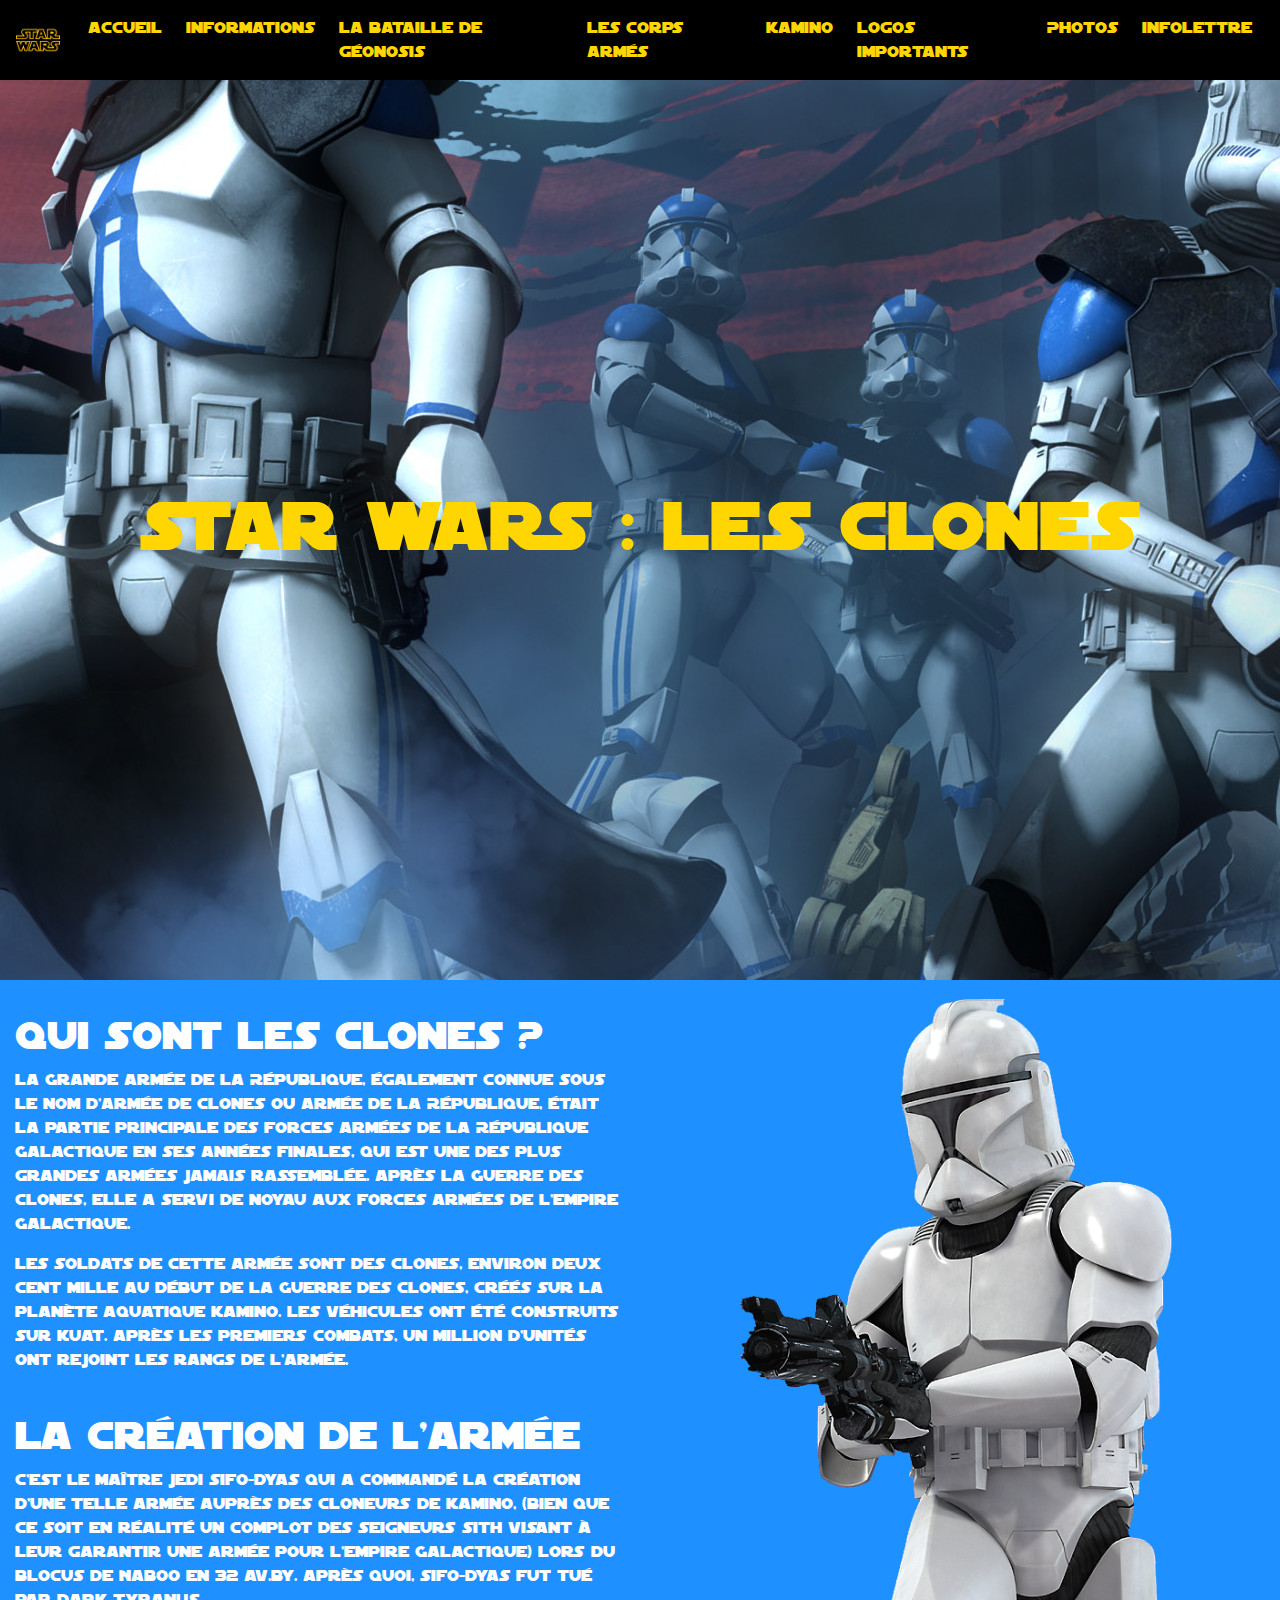
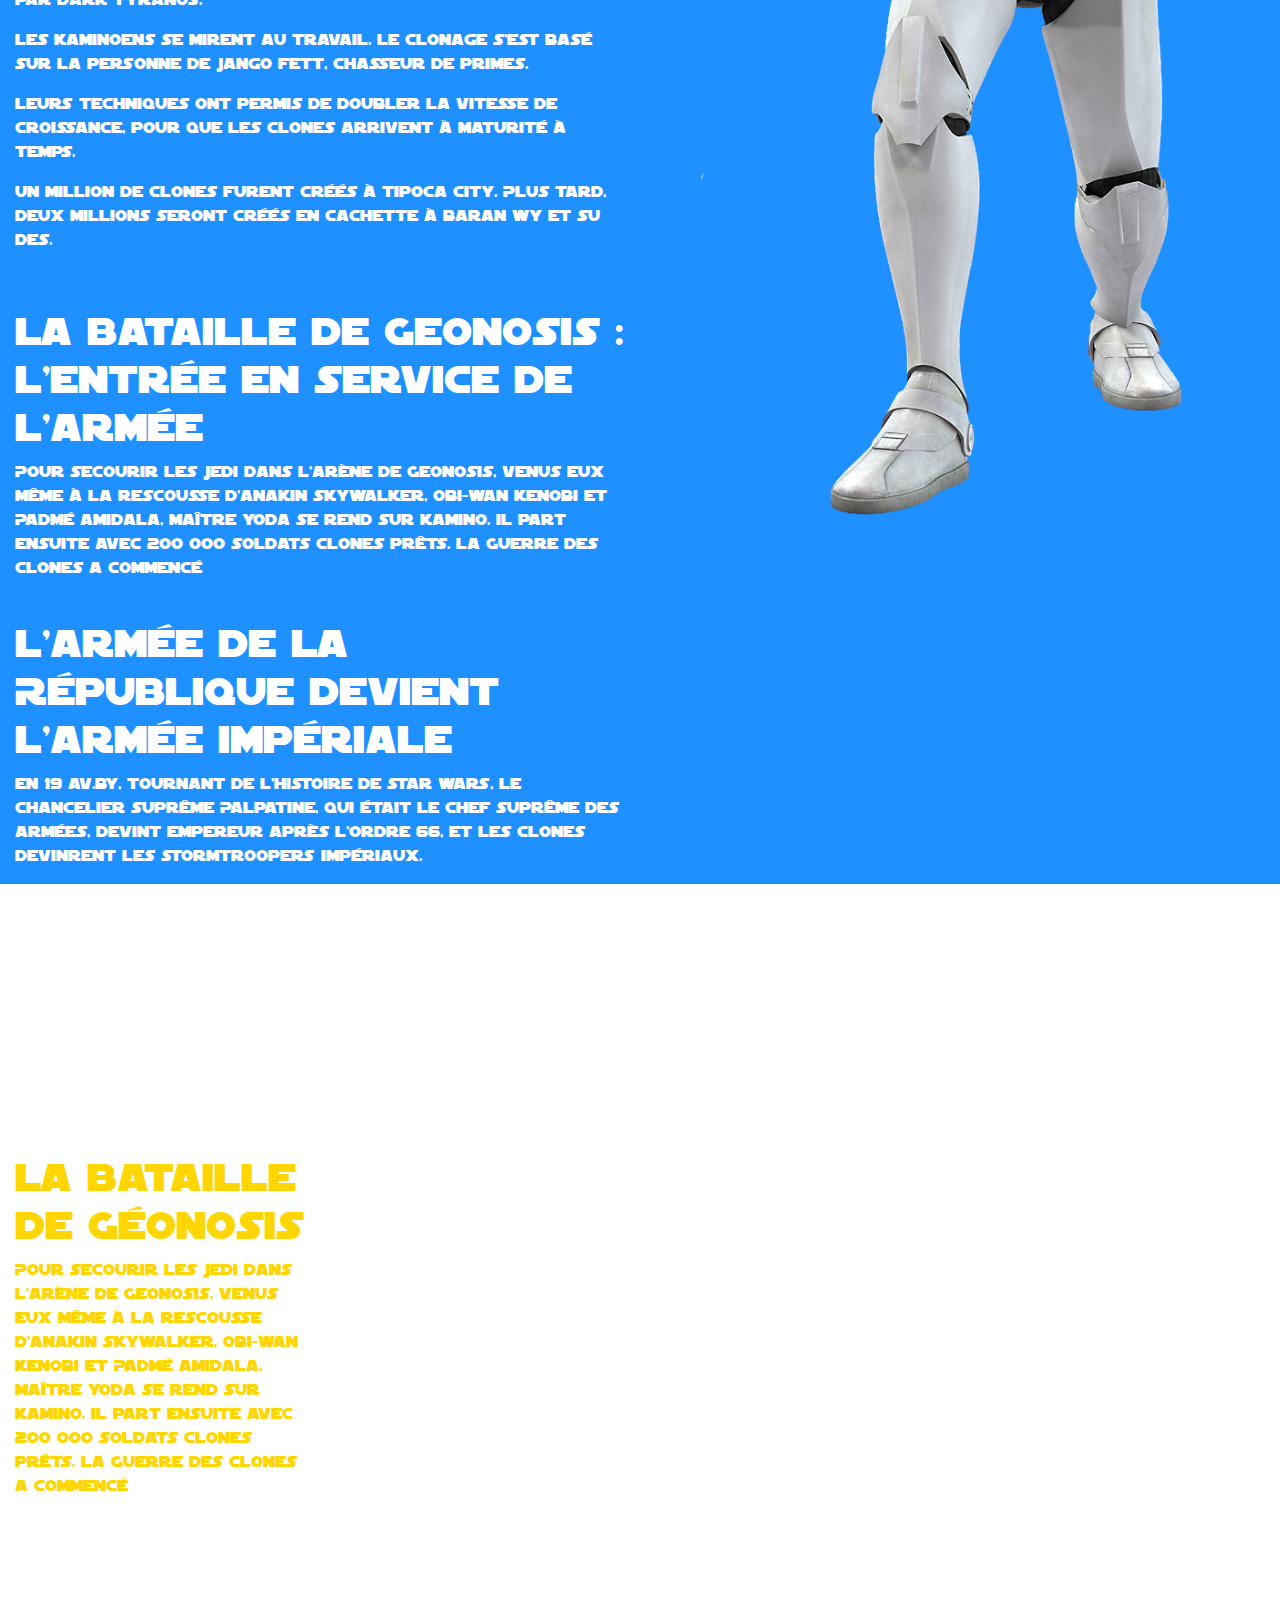
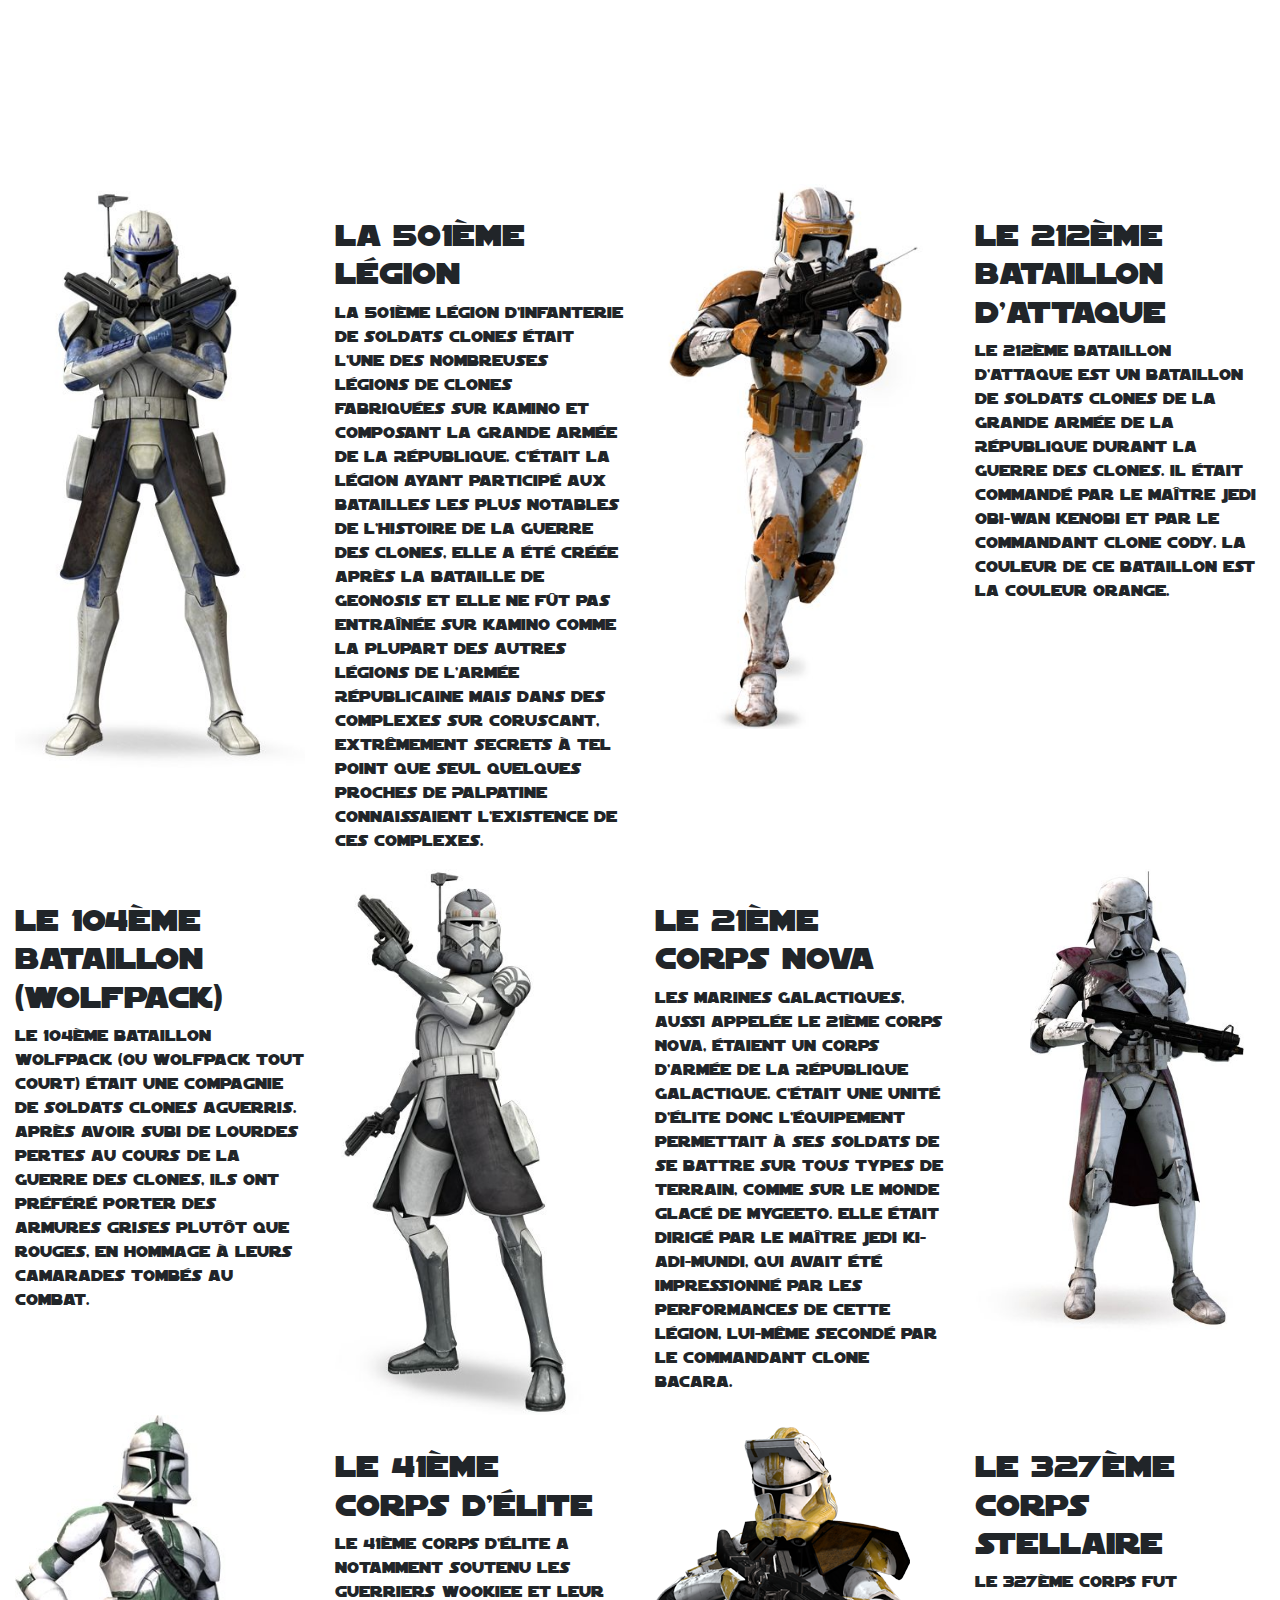
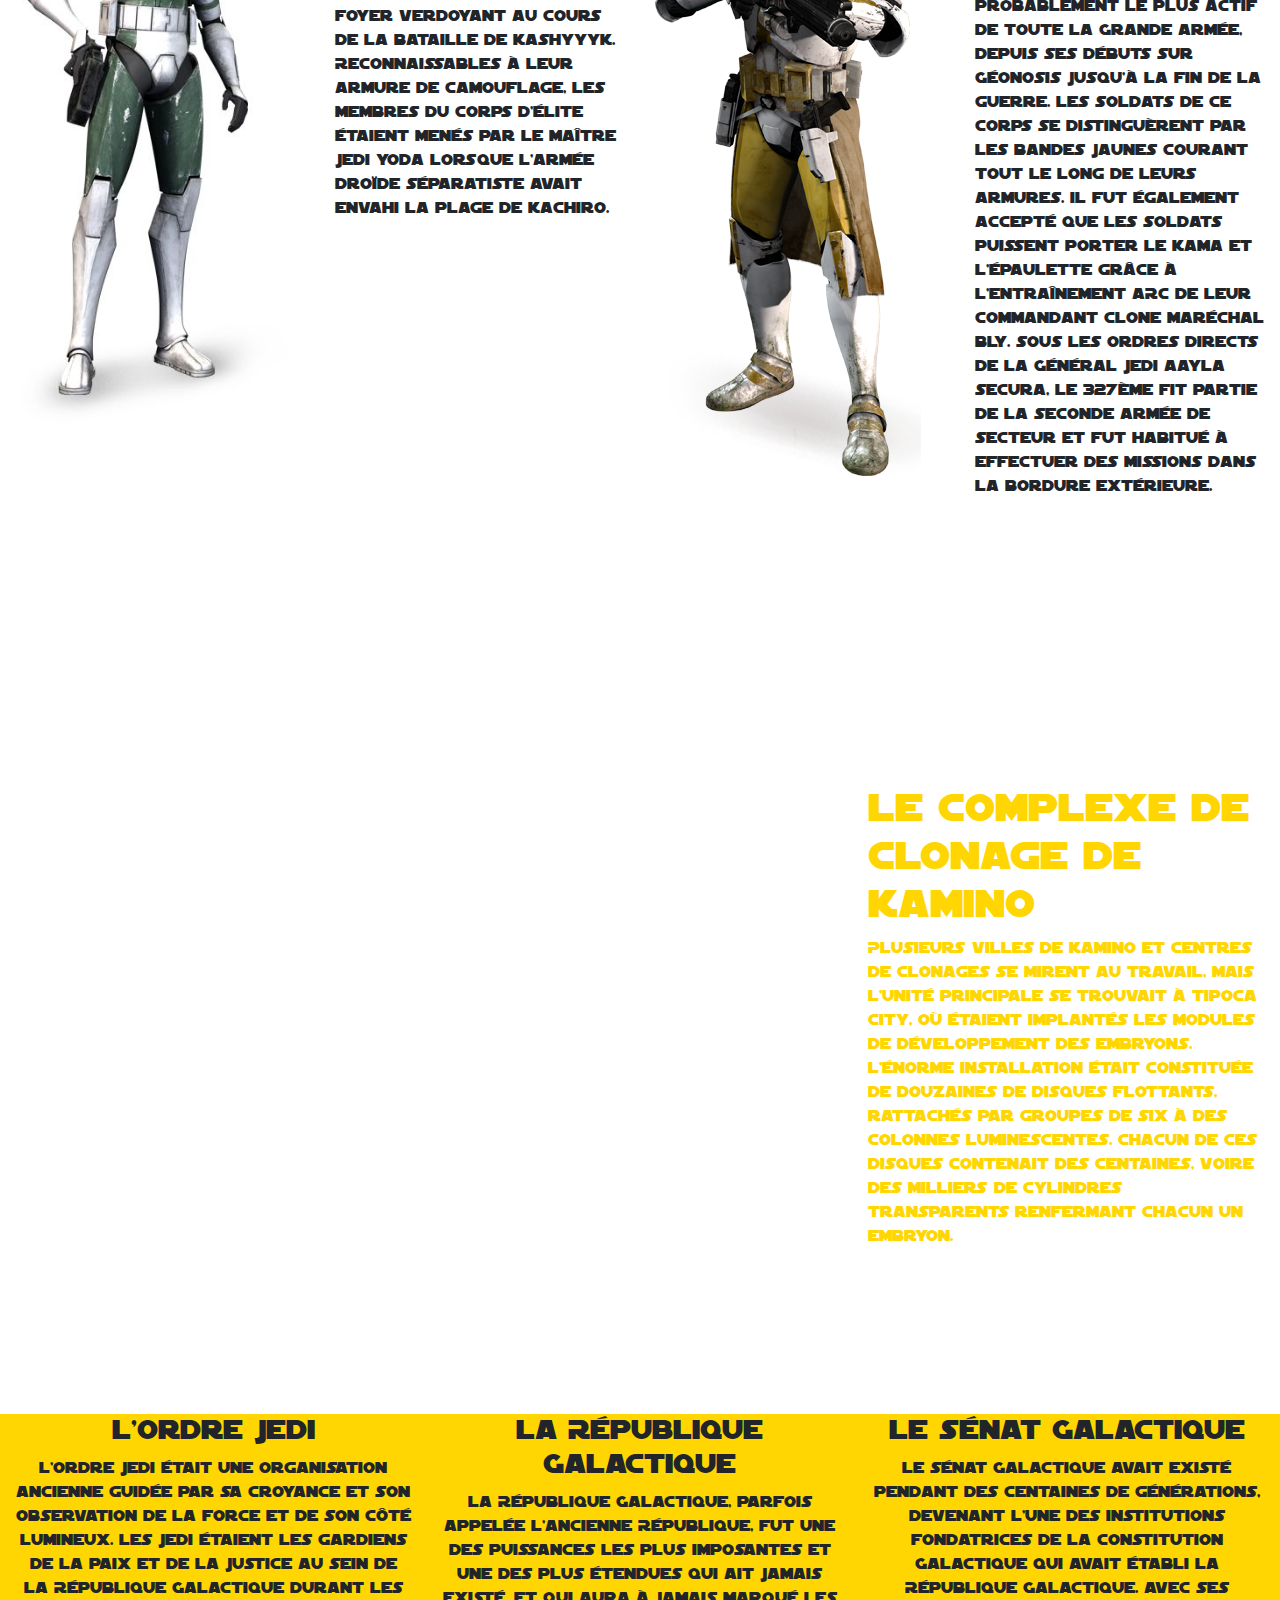
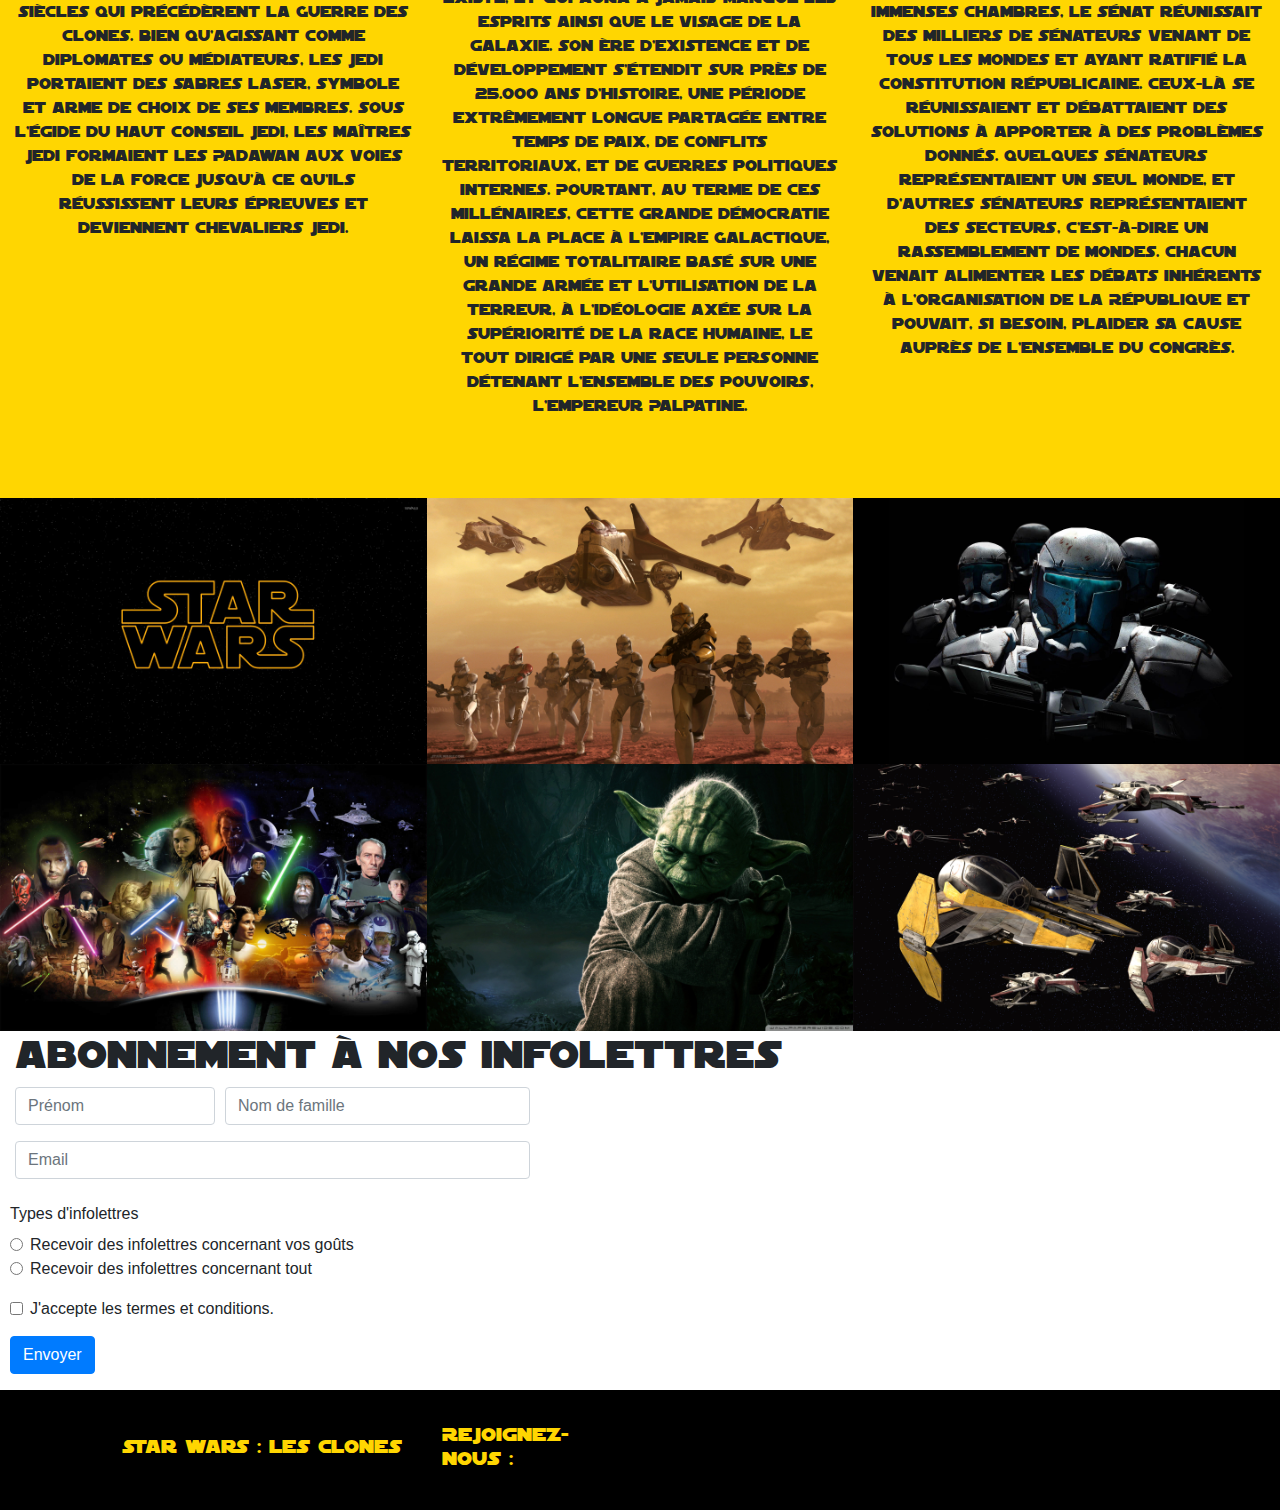
==== index.html @ 96e855f0 "Réglage d'erreur" ====
<!DOCTYPE html>
<html lang="fr-ca">
<head>
    <meta charset="UTF-8">
    <title>Les Clones de Star Wars</title>
    <link rel="stylesheet" href="css/bootstrap.css">
    <link rel="stylesheet" href="https://use.fontawesome.com/releases/v5.8.1/css/all.css" integrity="sha384-50oBUHEmvpQ+1lW4y57PTFmhCaXp0ML5d60M1M7uH2+nqUivzIebhndOJK28anvf" crossorigin="anonymous">
    <link rel="stylesheet" href="css/style.css">
    <meta name="viewport" content="width=device-width, initial-scale=1, shrink-to-fit=no">
</head>
<body>

<header>
    <nav class="navbar navbar-expand-lg navbar-light">
        <a class="navbar-brand" href="#"><img class="img-fluid" src="img/logo.png" alt="Logo de Star Wars" width="45px"></a>

        <button class="navbar-toggler" type="button" data-toggle="collapse" data-target="#navbarNav" aria-controls="navbarNav" aria-expanded="false" aria-label="Toggle navigation">
            <i class="fas fa-align-justify couleurToggler"></i>
        </button>

        <div class="collapse navbar-collapse policeStarWars" id="navbarNav">
            <ul class="navbar-nav">
                <li class="nav-item-active"><a class="nav-link" href="#zone1">Accueil<span class="sr-only"></span></a></li>
                <li><a class="nav-link" href="#zone2">Informations<span class="sr-only"></span></a></li>
                <li><a class="nav-link" href="#zone3">La bataille de géonosis<span class="sr-only"></span></a></li>
                <li><a class="nav-link" href="#zone4">Les corps armés<span class="sr-only"></span></a></li>
                <li><a class="nav-link" href="#zone5">Kamino<span class="sr-only"></span></a></li>
                <li><a class="nav-link" href="#zone6">Logos importants<span class="sr-only"></span></a></li>
                <li><a class="nav-link" href="#zone7">Photos<span class="sr-only"></span></a></li>
                <li><a class="nav-link" href="#zone8">Infolettre<span class="sr-only"></span></a></li>
            </ul>
        </div>
    </nav>
</header>

<!-- Bannière -->
<section id="zone1" class="row100">
    <div class="container-fluid bgBanniere img-fluid">
        <div class="row align-items-center text-center row100">
            <div class="col-xl-12">
                <h1 class="policeStarWars texteJaune h1Bannieres">Star Wars : Les Clones</h1>
            </div>
        </div>
    </div>
</section>

<!-- Qui sont les clones -->
<section id="zone2">
    <div class="container-fluid bgInformations policeStarWars texteBlanc">
        <div class="row">
            <div class="col-xl-6">
                <h1 class="paddingTop">Qui sont les clones ?</h1>
                <p>La Grande Armée de la République, également connue sous le nom d'armée de clones ou armée de la République, était la partie principale des forces armées de la République Galactique en ses années finales, qui est une des plus grandes armées jamais rassemblée. Après la Guerre des Clones, elle a servi de noyau aux forces armées de l'Empire Galactique.</p>
                <p>Les soldats de cette armée sont des clones, environ deux cent mille au début de la Guerre des Clones, créés sur la planète aquatique Kamino. Les véhicules ont été construits sur Kuat. Après les premiers combats, un million d'unités ont rejoint les rangs de l'armée.</p>
                <br>
                <h1>La Création de l'Armée</h1>
                <p>C'est le Maître Jedi Sifo-Dyas qui a commandé la création d'une telle armée auprès des cloneurs de Kamino, (bien que ce soit en réalité un complot des Seigneurs Sith visant à leur garantir une armée pour l'Empire Galactique) lors du blocus de Naboo en 32 av.BY. Après quoi, Sifo-Dyas fut tué par Dark Tyranus.<p>
                <p>Les Kaminoens se mirent au travail. Le clonage s'est basé sur la personne de Jango Fett, chasseur de primes.<p>
                <p>Leurs techniques ont permis de doubler la vitesse de croissance, pour que les clones arrivent à maturité à temps.<p>
                <p>Un million de clones furent créés à Tipoca City. Plus tard, deux millions seront créés en cachette à Baran Wy et Su Des.<p>
                <br>
                <h1>La Bataille de Geonosis : l'entrée en service de l'Armée</h1>
                <p>Pour secourir les Jedi dans l'Arène de Geonosis, venus eux même à la rescousse d'Anakin Skywalker, Obi-Wan Kenobi et Padmé Amidala, Maître Yoda se rend sur Kamino. Il part ensuite avec 200 000 soldats clones prêts. La Guerre des Clones a commencé</p>
                <br>
                <h1>L'Armée de la République devient l'Armée Impériale</h1>
                <p>En 19 av.BY, tournant de l'histoire de Star Wars, le Chancelier Suprême Palpatine, qui était le chef suprême des Armées, devint Empereur après l'Ordre 66, et les clones devinrent les Stormtroopers Impériaux.</p>
            </div>
            <div class="col-xl-6">
                <img class="img-fluid" src="img/SoldatClone.png" alt="Soldat Clone">
            </div>
        </div>
    </div>
</section>

<!-- Parallaxe 1-->
<section id="zone3" class="row100">
    <div class="container-fluid parallax policeStarWars texteJaune">
        <div class="row row30"></div>
        <div class="row row70">
            <div class="col-xl-3 text-left">
                <h1>La Bataille de Géonosis</h1>
                <p>Pour secourir les Jedi dans l'Arène de Geonosis, venus eux même à la rescousse d'Anakin Skywalker, Obi-Wan Kenobi et Padmé Amidala, Maître Yoda se rend sur Kamino. Il part ensuite avec 200 000 soldats clones prêts. La Guerre des Clones a commencé</p>
            </div>
        </div>
    </div>
</section>

<!-- Informations -->
<section id="zone4">
    <div class="container-fluid policeStarWars">
        <div class="row text-left">
            <div class="col-xl-3 col-6">
                <img class="img-fluid" src="img/Rex.jpg" alt="La 501ème légion">
            </div>
            <div class="col-xl-3 col-6 paddingTop">
                <h2>La 501ème Légion</h2>
                <p>La 501ème Légion d'infanterie de soldats clones était l'une des nombreuses légions de clones fabriquées sur Kamino et composant la Grande Armée de la République. C'était la légion ayant participé aux batailles les plus notables de l'histoire de la Guerre des Clones, elle a été créée après la bataille de Geonosis et elle ne fût pas entraînée sur Kamino comme la plupart des autres légions de l'armée Républicaine mais dans des complexes sur Coruscant, extrêmement secrets à tel point que seul quelques proches de Palpatine connaissaient l'existence de ces complexes.</p>
            </div>
            <div class="col-xl-3 col-6">
                <img class="img-fluid" src="img/212th(1).jpg" alt="Le 212ème bataillon d'attaque">
            </div>
            <div class="col-xl-3 col-6 paddingTop">
                <h2>Le 212ème bataillon d'attaque</h2>
                <p>Le 212ème Bataillon d'attaque est un bataillon de soldats clones de la Grande Armée de la République durant la Guerre des Clones. Il était commandé par le Maître Jedi Obi-Wan Kenobi et par le commandant clone Cody. La couleur de ce bataillon est la couleur orange.</p>
            </div>
        </div>
        <div class="row text-left">
            <div class="col-xl-3 col-6 paddingTop">
                <h2>Le 104ème bataillon (Wolfpack)</h2>
                <p>Le 104ème Bataillon Wolfpack (ou Wolfpack tout court) était une compagnie de soldats clones aguerris. Après avoir subi de lourdes pertes au cours de la Guerre des Clones, ils ont préféré porter des armures grises plutôt que rouges, en hommage à leurs camarades tombés au combat.</p>
            </div>
            <div class="col-xl-3 col-6">
                <img class="img-fluid" src="img/wolfpack.jpg" alt="Le Wolfpack" width="250px">
            </div>
            <div class="col-xl-3 col-6 paddingTop">
                <h2>Le 21ème corps nova</h2>
                <p class="policeStarWars">Les Marines Galactiques, aussi appelée le 21ème Corps Nova, étaient un corps d'armée de la République Galactique. C'était une unité d'élite donc l'équipement permettait à ses soldats de se battre sur tous types de terrain, comme sur le monde glacé de Mygeeto. Elle était dirigé par le Maître Jedi Ki-Adi-Mundi, qui avait été impressionné par les performances de cette légion, lui-même secondé par le commandant clone Bacara.</p>
            </div>
            <div class="col-xl-3 col-6">
                <img class="img-fluid" src="img/GalacticMarine.jpg" alt="La marine galactique">
            </div>
        </div>
        <div class="row text-left">
            <div class="col-xl-3 col-6">
                <img class="img-fluid" src="img/41st.jpg" alt="Le 41ème corps d'élite">
            </div>
            <div class="col-xl-3 col-6 paddingTop">
                <h2>Le 41ème corps d'élite</h2>
                <p>Le 41ème Corps d'élite a notamment soutenu les guerriers Wookiee et leur foyer verdoyant au cours de la bataille de Kashyyyk. Reconnaissables à leur armure de camouflage, les membres du Corps d'élite étaient menés par le Maître Jedi Yoda lorsque l'armée droïde séparatiste avait envahi la plage de Kachiro.</p>
            </div>
            <div class="col-xl-3 col-6">
                <img class="img-fluid" src="img/Bly.png" alt="Le 327ème corps stellaire">
            </div>
            <div class="col-xl-3 col-6 paddingTop">
                <h2>Le 327ème corps stellaire</h2>
                <p>Le 327ème corps fut probablement le plus actif de toute la Grande Armée, depuis ses débuts sur Géonosis jusqu'à la fin de la guerre. Les soldats de ce corps se distinguèrent par les bandes jaunes courant tout le long de leurs armures. Il fut également accepté que les soldats puissent porter le kama et l’épaulette grâce à l’entraînement ARC de leur Commandant clone Maréchal Bly. Sous les ordres directs de la Général Jedi Aayla Secura, le 327ème fit partie de la Seconde Armée de secteur et fut habitué à effectuer des missions dans la Bordure Extérieure. </p>
            </div>
        </div>
    </div>
</section>

<!-- Parallaxe 2 -->
<section id="zone5" class="row100">
    <div class="container-fluid parallax2 policeStarWars texteJaune">
        <div class="row row30"></div>
        <div class="row row70">
            <div class="offset-xl-8 col-xl-4 offset-col-3 col-3text-left">
                <h1>Le complexe de clonage de Kamino</h1>
                <p>Plusieurs villes de Kamino et centres de clonages se mirent au travail, mais l'unité principale se trouvait à Tipoca City, où étaient implantés les modules de développement des embryons. L'énorme installation était constituée de douzaines de disques flottants, rattachés par groupes de six à des colonnes luminescentes. Chacun de ces disques contenait des centaines, voire des milliers de cylindres transparents renfermant chacun un embryon.</p>
            </div>
        </div>
    </div>
</section>

<!-- Section Font Awesome -->
<section id="zone6">
    <div class="container-fluid bgJaune">
        <div class="row align-items-top text-center policeStarWars paddingTo paddingBottom">
            <div class="col-xl-4 paddingBottom">
                <h3>L'ordre Jedi</h3>
                <i class="fab fa-jedi-order fa-4x"></i>
                <p>L'Ordre Jedi était une organisation ancienne guidée par sa croyance et son observation de la Force et de son Côté Lumineux. Les Jedi étaient les gardiens de la paix et de la justice au sein de la République Galactique durant les siècles qui précédèrent la Guerre des Clones. Bien qu'agissant comme diplomates ou médiateurs, les Jedi portaient des sabres laser, symbole et arme de choix de ses membres. Sous l'égide du Haut Conseil Jedi, les Maîtres Jedi formaient les Padawan aux voies de la Force jusqu'à ce qu'ils réussissent leurs épreuves et deviennent Chevaliers Jedi.</p>
            </div>
            <div class="col-xl-4 paddingBottom">
                <h3>La République Galactique</h3>
                <i class="fab fa-galactic-republic fa-4x"></i>
                <p>La République Galactique, parfois appelée l'Ancienne République, fut une des puissances les plus imposantes et une des plus étendues qui ait jamais existé, et qui aura à jamais marqué les esprits ainsi que le visage de la galaxie. Son ère d'existence et de développement s'étendit sur près de 25.000 ans d’histoire, une période extrêmement longue partagée entre temps de paix, de conflits territoriaux, et de guerres politiques internes. Pourtant, au terme de ces millénaires, cette grande démocratie laissa la place à l'Empire Galactique, un régime totalitaire basé sur une grande armée et l'utilisation de la terreur, à l'idéologie axée sur la supériorité de la race humaine, le tout dirigé par une seule personne détenant l'ensemble des pouvoirs, l'Empereur Palpatine.</p>
            </div>
            <div class="col-xl-4 paddingBottom">
                <h3>Le Sénat Galactique</h3>
                <i class="fab fa-galactic-senate fa-4x"></i>
                <p>Le Sénat Galactique avait existé pendant des centaines de générations, devenant l'une des institutions fondatrices de la Constitution Galactique qui avait établi la République Galactique. Avec ses immenses chambres, le Sénat réunissait des milliers de sénateurs venant de tous les mondes et ayant ratifié la constitution républicaine. Ceux-là se réunissaient et débattaient des solutions à apporter à des problèmes donnés. Quelques sénateurs représentaient un seul monde, et d'autres sénateurs représentaient des secteurs, c'est-à-dire un rassemblement de mondes. Chacun venait alimenter les débats inhérents à l'organisation de la République et pouvait, si besoin, plaider sa cause auprès de l'ensemble du congrès. </p>
            </div>
        </div>
    </div>
</section>

<!-- Portfolio -->
<section id="zone7">
    <div class="container-fluid zero">
        <div class="row no-gutters">
            <div class="col-xl-4">
                <img class="img-fluid" src="img/StarWars.jpg" al="Logo de Star Wars">
            </div>
            <div class="col-xl-4">
                <img class="img-fluid" src="img/Republic_Assault.png" al="La bataille de Géonosis">
            </div>
            <div class="col-xl-4">
                <img class="img-fluid" src="img/CloneCommando.jpg" al="Clone commando">
            </div>
        </div>
        <div class="row no-gutters">
            <div class="col-xl-4">
                <img class="img-fluid" src="img/Movies.jpg" al="Des personnages de Star Wars">
            </div>
            <div class="col-xl-4">
                <img class="img-fluid" src="img/Yoda.jpg" al="Maître Yoda">
            </div>
            <div class="col-xl-4">
                <img class="img-fluid" src="img/espace.jpg" al="Combat spatial">
            </div>
        </div>
    </div>
</section>

<!--Formulaire -->
<section id="zone8">
    <div class="container-fluid">
        <div class="row">
            <div class="col-xl-12 policeStarWars">
                <h1>Abonnement à nos infolettres</h1>
            </div>
        </div>
        <form action="FormulaireEnvoye.html">
            <div class="form-row">
                <div class="form-group col-xl-2">
                    <input type="text" class="form-control" placeholder="Prénom">
                </div>
                <div class="form-group col-xl-3">
                    <input type="text" class="form-control" placeholder="Nom de famille">
                </div>
            </div>
            <div class="form-row">
                <div class="form-group col-xl-5">
                    <input type="email" class="form-control" placeholder="Email">
                </div>
            </div>
            <div class="form-row">
                <div class="form-group">
                    <legend class="col-form-label">Types d'infolettres</legend>
                    <div class="form-check">
                        <input type="radio" class="form-check-input" id="train">
                        <label class="form-check-label" for="train">Recevoir des infolettres concernant vos goûts</label>
                    </div>
                    <div class="form-check">
                        <input type="radio" class="form-check-input" id="avion">
                        <label class="form-check-label" for="avion">Recevoir des infolettres concernant tout</label>
                    </div>
                </div>
            </div>
            <div class="form-row">
                <div class="form-check">
                    <input class="form-check-input" type="checkbox" id="checkbox">
                    <label class="form-check-label" for="checkbox">J'accepte les termes et conditions.</label>
                </div>
            </div>
            <div class="form-row paddingBouton">
                <div class="form-group">
                    <button type="submit" class="btn btn-primary">Envoyer</button>
                </div>
            </div>
        </form>
    </div>
</section>

<footer>
    <div class="container-fluid bgNoir policeStarWars texteJaune">
        <div class="row paddingTop paddingBottom align-items-center">
            <div class="col-xl-1 col-2">
                <i class="fab fa-galactic-republic fa-2x"></i>
            </div>
            <div class="col-xl-3 col-9 text-left">
                <h5>Star Wars : Les Clones</h5>
            </div>
            <div class="col-xl-2 col-7">
                <h5>Rejoignez-nous :</h5>
            </div>
            <div class="col-xl-1 col-1">
                <i class="fab fa-facebook-square fa-2x"></i>
            </div>
            <div class="col-xl-1 col-1">
                <i class="fab fa-twitter fa-2x"></i>
            </div>
            <div class="col-xl-1 col-1">
                <i class="fab fa-instagram fa-2x"></i>
            </div>
        </div>
    </div>
</footer>
<script src="js/jquery-3.3.1.min.js"></script>
<script src="js/bootstrap.js"></script>
</body>
</html>
---- css/style.css ----
html, body
{
    margin: 0;
    height: 100%;
}

.zero
{
    margin: 0;
    padding: 0;
}

.row100
{
    height: 100%;
}

.row80
{
    height: 80%;
}

.row70
{
    height: 70%;
}

.row50
{
    height: 50%;
}

.row30
{
    height: 30%;
}

.row20
{
    height: 20%;
}

.paddingTop
{
    padding-top: 32px;
}

.paddingBottom
{
    padding-bottom: 32px;
}

.paddingBouton
{
    padding-top: 15px;
}

.h1Bannieres
{
    font-size: 72px;
}

.bgBanniere
{
    background-image: url("../img/Clones.jpg");
    height: 100%;
    background-position: center;
    background-repeat: no-repeat;
}

.bgInformations
{
    background-color: dodgerblue;
}

.bgJaune
{
    background-color: #ffd601;
}

.bgNoir
{
    background-color: black;
    height: 100%;
}

.borderJaune
{
    border-right-color: #ffd601;
    border-right-width: 10px;
}

.policeStarWars
{
    font-family: StarWarsFont;

}

.texteJaune
{
    color: #ffd601;
}

.texteBlanc
{
    color: white;
}

@font-face {
    font-family: StarWarsFont;
    src: url("../fonts/SF Distant Galaxy.ttf");
}
/* Parallaxes */
.parallax
{
    background-image: url("../img/Republic_Assault.png");

    height: 100%;

    background-attachment: fixed;
    background-position: center;
    background-repeat: no-repeat;
    background-size: cover;
}

.parallax2
{
    background-image: url("../img/Kamino.jpg");

    height: 100%;

    background-attachment: fixed;
    background-position: center;
    background-repeat: no-repeat;
    background-size: cover;
}

/* Media Queries */
@media only screen and (max-width: 480px) {
    .bgBanniere
    {
        background-image: url("../img/CloneWarsCell.jpg");
    }
}

/* Navbar */
.navbar {
    background-color: #000000;
}
.navbar .navbar-brand {
    color: #ffd601;
}
.navbar .navbar-brand:hover,
.navbar .navbar-brand:focus {
    color: #ffffff;
}
.navbar .navbar-text {
    color: #ffd601;
}
.navbar .navbar-text a {
    color: #ffffff;
}
.navbar .navbar-text a:hover,
.navbar .navbar-text a:focus {
    color: #ffffff;
}
.navbar .navbar-nav .nav-link {
    color: #ffd601;
    border-radius: .25rem;
    margin: 0 0.25em;
}
.navbar .navbar-nav .nav-link:not(.disabled):hover,
.navbar .navbar-nav .nav-link:not(.disabled):focus {
    color: #ffffff;
}
.navbar .navbar-nav .nav-item.active .nav-link,
.navbar .navbar-nav .nav-item.active .nav-link:hover,
.navbar .navbar-nav .nav-item.active .nav-link:focus,
.navbar .navbar-nav .nav-item.show .nav-link,
.navbar .navbar-nav .nav-item.show .nav-link:hover,
.navbar .navbar-nav .nav-item.show .nav-link:focus {
    color: #ffffff;
    background-color: #ffd601;
}
.navbar .navbar-toggle {
    border-color: #ffd601;
}
.navbar .navbar-toggle:hover,
.navbar .navbar-toggle:focus {
    background-color: #ffd601;
}
.navbar .navbar-toggle .navbar-toggler-icon {
    color: #ffd601;
}
.navbar .navbar-collapse,
.navbar .navbar-form {
    border-color: #ffd601;
}
.navbar .navbar-link {
    color: #ffd601;
}
.navbar .navbar-link:hover {
    color: #ffffff;
}

@media (max-width: 575px) {
    .navbar-expand-sm .navbar-nav .show .dropdown-menu .dropdown-item {
        color: #ffd601;
    }
    .navbar-expand-sm .navbar-nav .show .dropdown-menu .dropdown-item:hover,
    .navbar-expand-sm .navbar-nav .show .dropdown-menu .dropdown-item:focus {
        color: #ffffff;
    }
    .navbar-expand-sm .navbar-nav .show .dropdown-menu .dropdown-item.active {
        color: #ffffff;
        background-color: #ffd601;
    }
}

@media (max-width: 767px) {
    .navbar-expand-md .navbar-nav .show .dropdown-menu .dropdown-item {
        color: #ffd601;
    }
    .navbar-expand-md .navbar-nav .show .dropdown-menu .dropdown-item:hover,
    .navbar-expand-md .navbar-nav .show .dropdown-menu .dropdown-item:focus {
        color: #ffffff;
    }
    .navbar-expand-md .navbar-nav .show .dropdown-menu .dropdown-item.active {
        color: #ffffff;
        background-color: #ffd601;
    }
}

@media (max-width: 991px) {
    .navbar-expand-lg .navbar-nav .show .dropdown-menu .dropdown-item {
        color: #ffd601;
    }
    .navbar-expand-lg .navbar-nav .show .dropdown-menu .dropdown-item:hover,
    .navbar-expand-lg .navbar-nav .show .dropdown-menu .dropdown-item:focus {
        color: #ffffff;
    }
    .navbar-expand-lg .navbar-nav .show .dropdown-menu .dropdown-item.active {
        color: #ffffff;
        background-color: #ffd601;
    }
}

@media (max-width: 1199px) {
    .navbar-expand-xl .navbar-nav .show .dropdown-menu .dropdown-item {
        color: #ffd601;
    }
    .navbar-expand-xl .navbar-nav .show .dropdown-menu .dropdown-item:hover,
    .navbar-expand-xl .navbar-nav .show .dropdown-menu .dropdown-item:focus {
        color: #ffffff;
    }
    .navbar-expand-xl .navbar-nav .show .dropdown-menu .dropdown-item.active {
        color: #ffffff;
        background-color: #ffd601;
    }
}

.navbar-expand .navbar-nav .show .dropdown-menu .dropdown-item {
    color: #ffd601;
}
.navbar-expand .navbar-nav .show .dropdown-menu .dropdown-item:hover,
.navbar-expand .navbar-nav .show .dropdown-menu .dropdown-item:focus {
    color: #ffffff;
}
.navbar-expand .navbar-nav .show .dropdown-menu .dropdown-item.active {
    color: #ffffff;
    background-color: #ffd601;
}

.couleurToggler
{
    color: #ffd601;
}
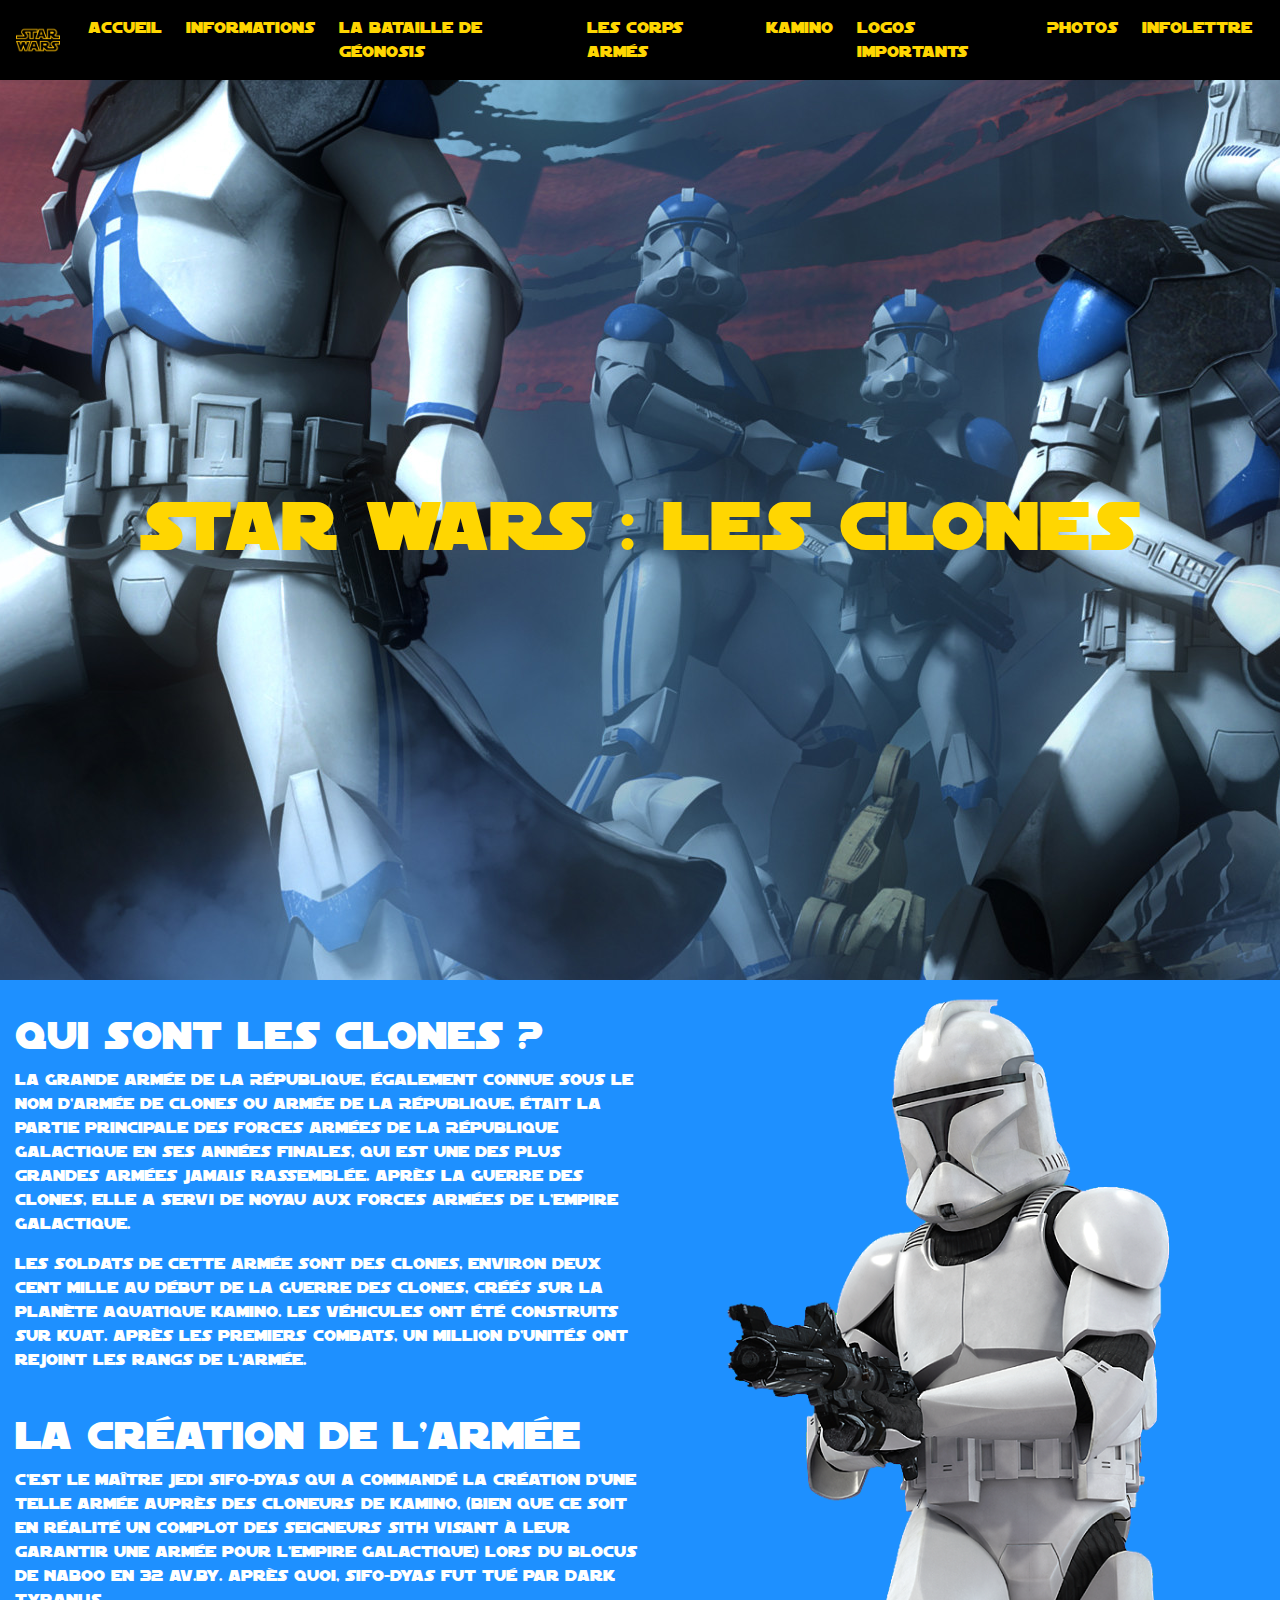
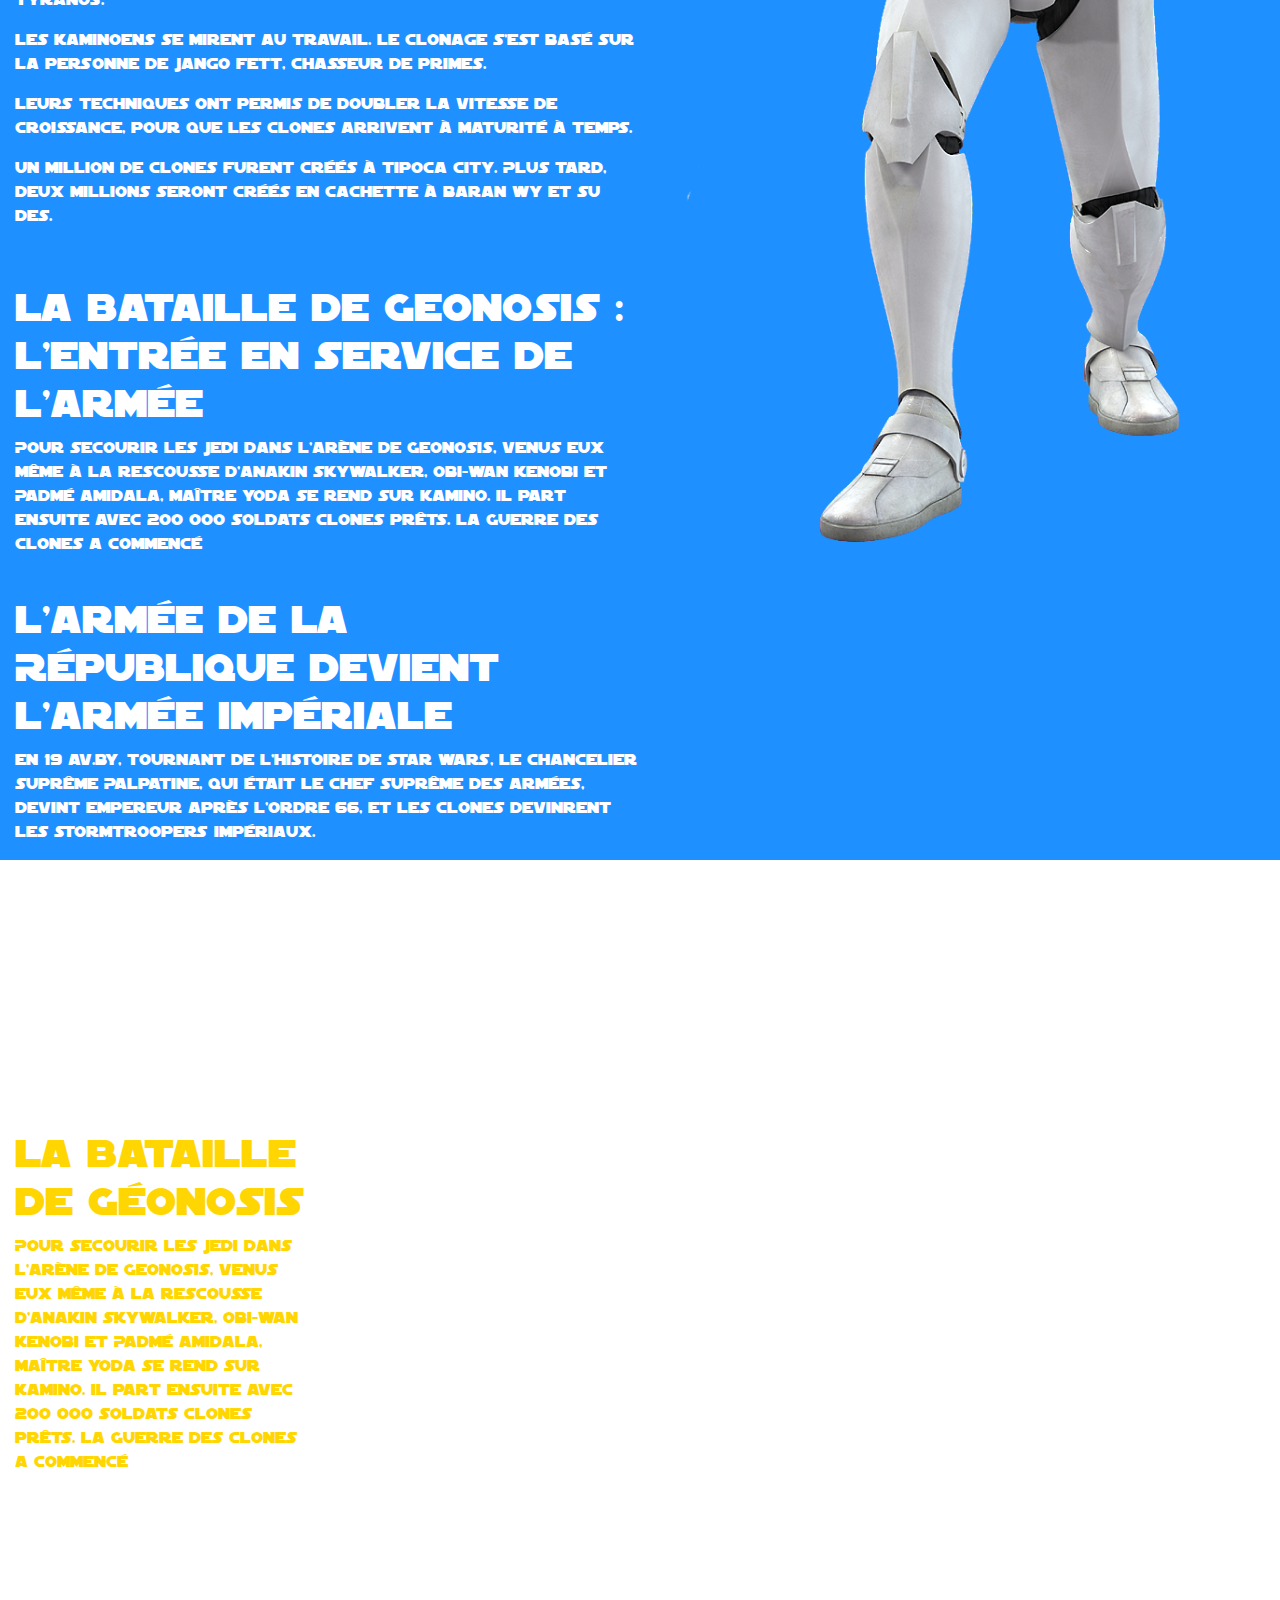
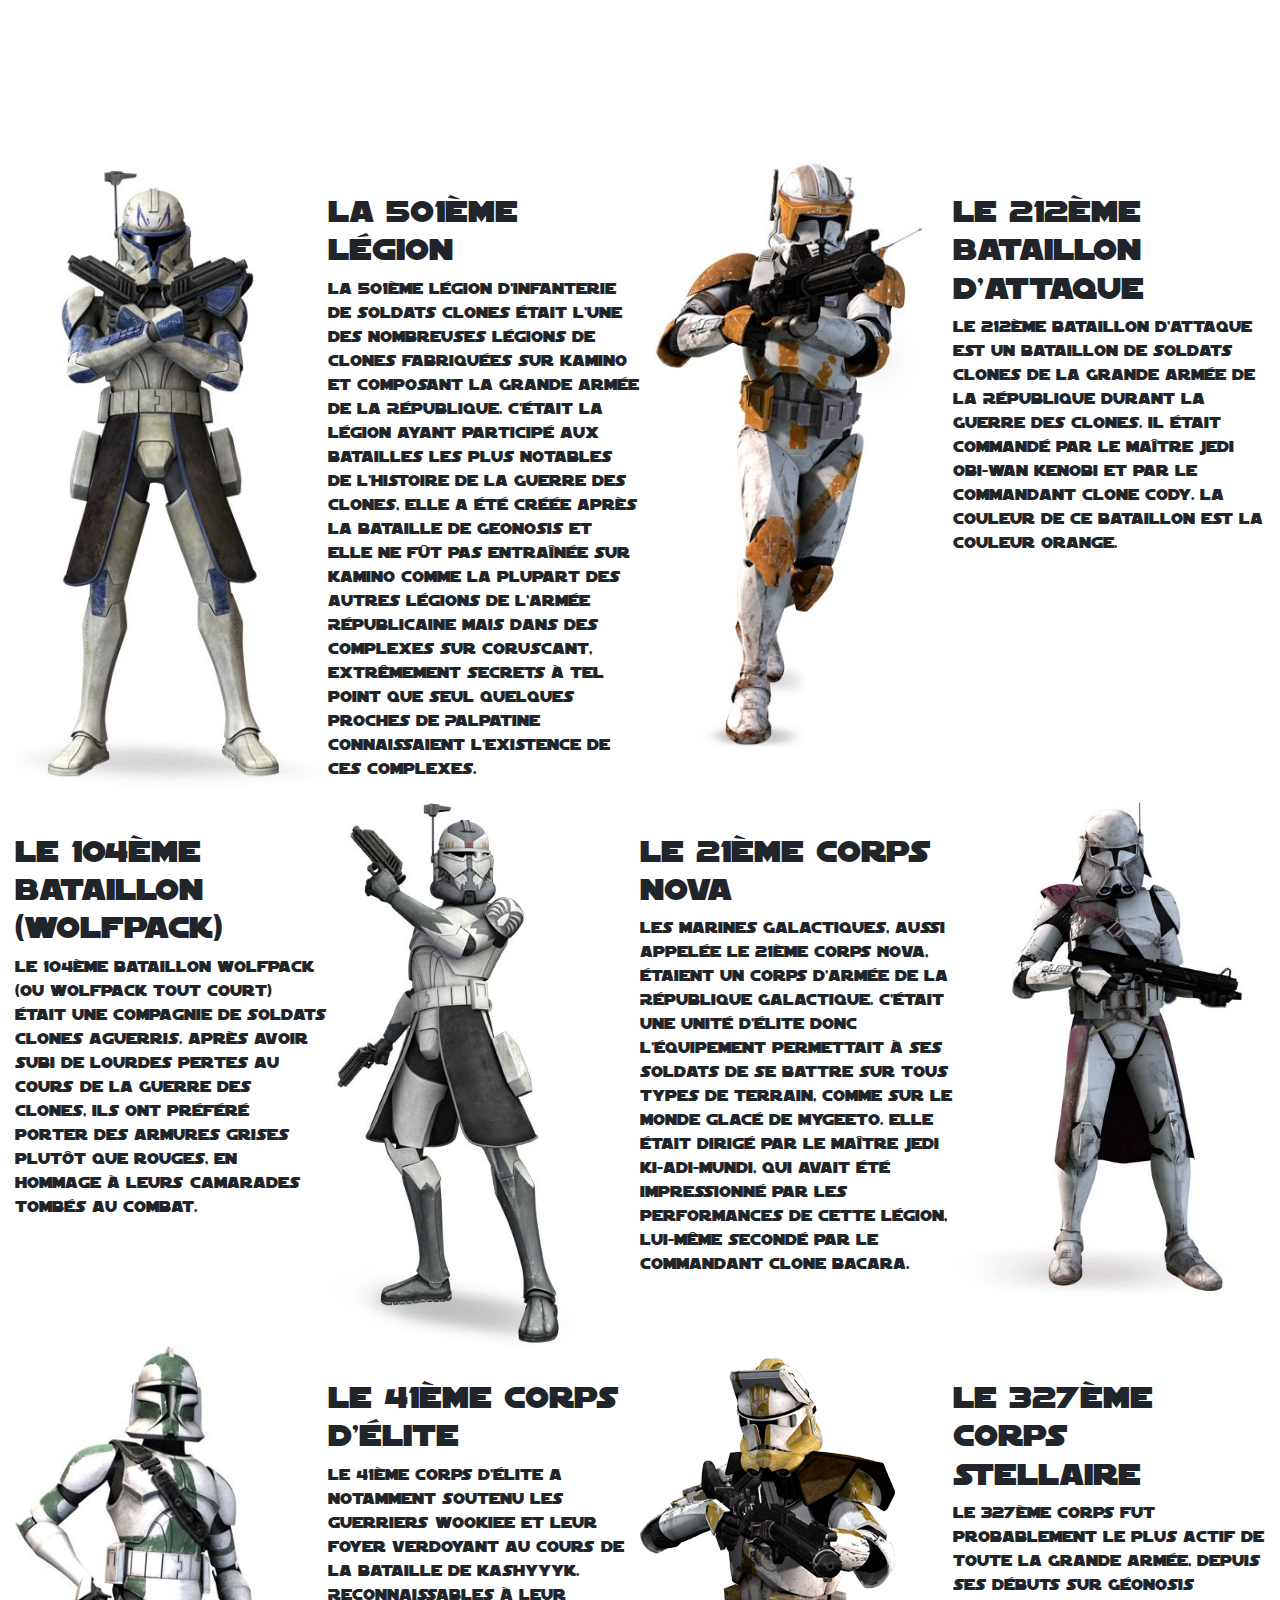
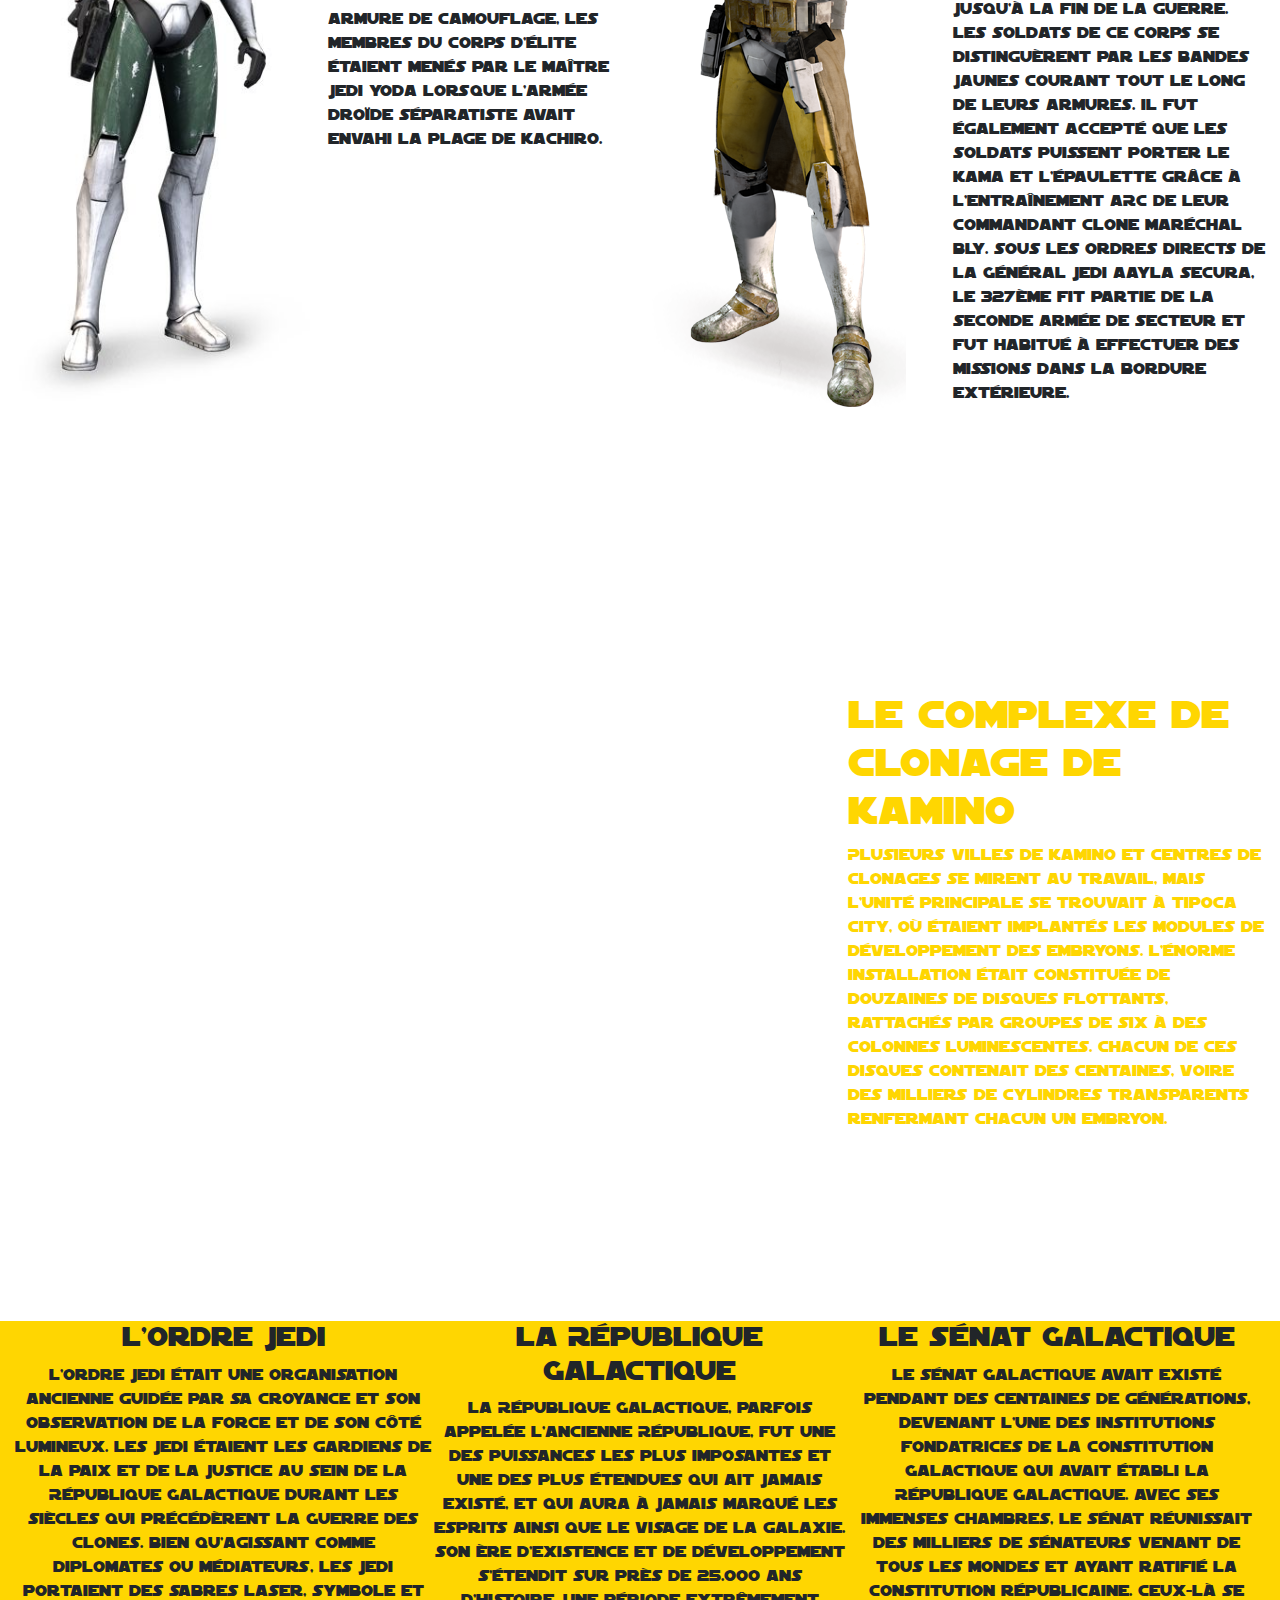
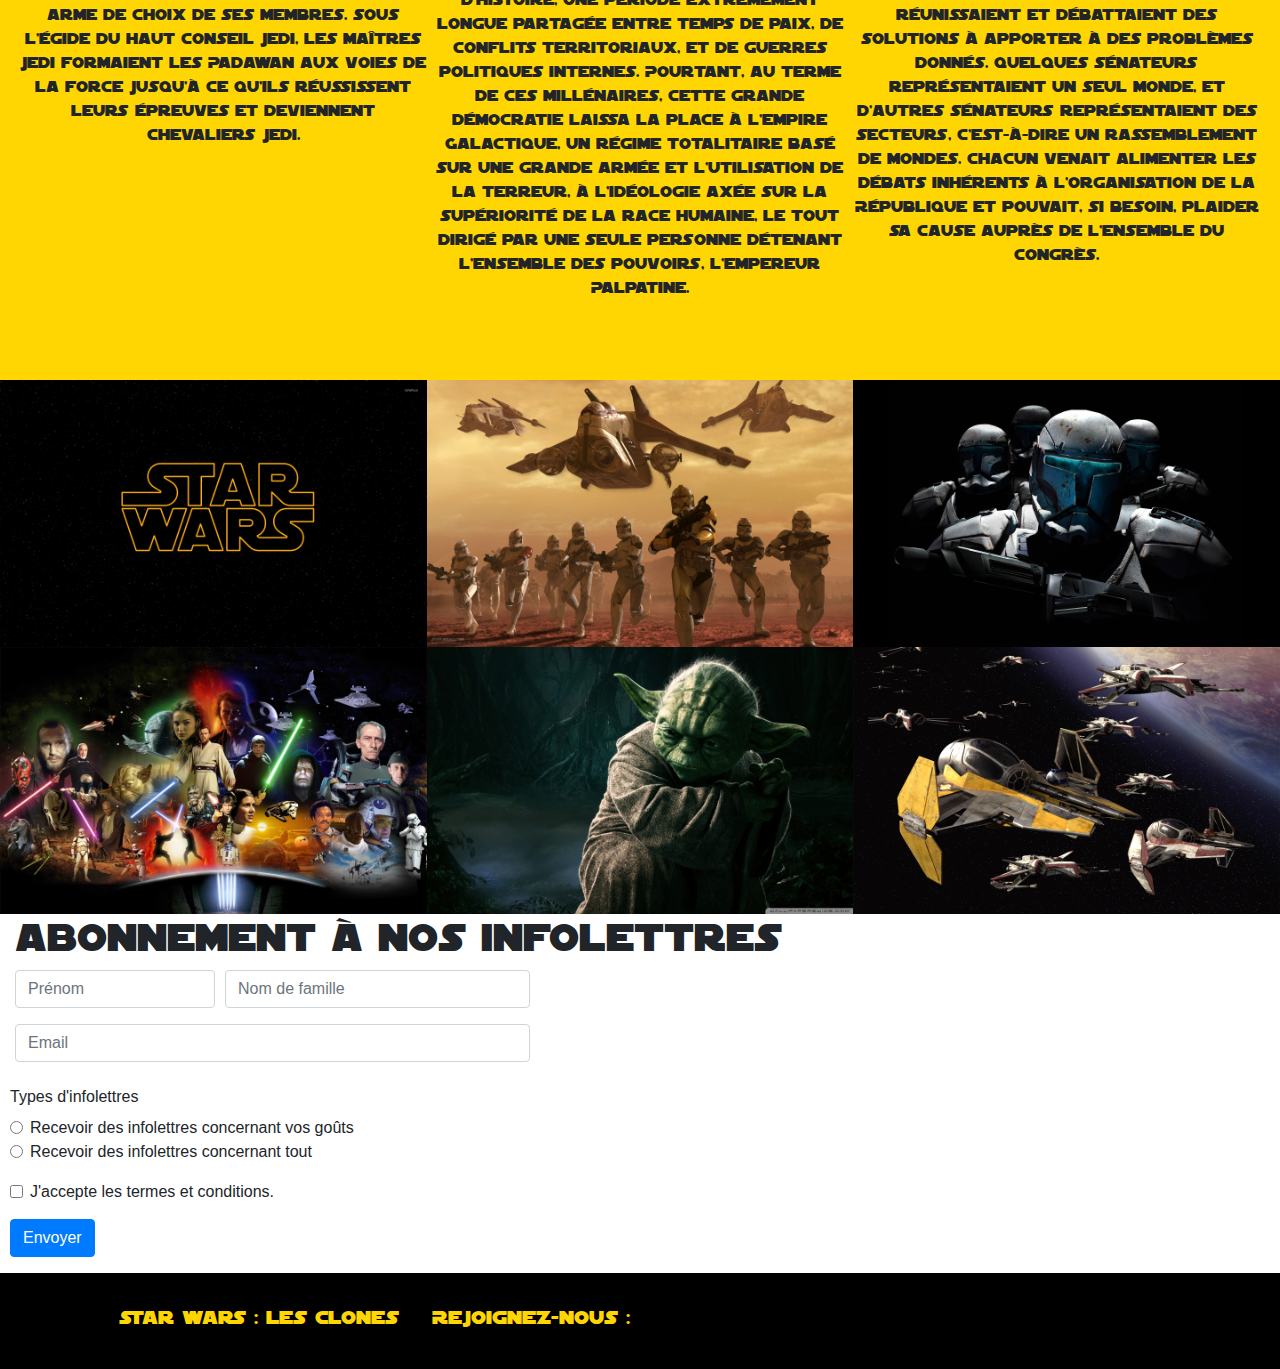
==== commit b5059886: "Problème de marges réglé" ====
--- a/index.html
+++ b/index.html
@@ -36,7 +36,7 @@
 <!-- Bannière -->
 <section id="zone1" class="row100">
     <div class="container-fluid bgBanniere img-fluid">
-        <div class="row align-items-center text-center row100">
+        <div class="row align-items-center text-center row100 no-gutters">
             <div class="col-xl-12">
                 <h1 class="policeStarWars texteJaune h1Bannieres">Star Wars : Les Clones</h1>
             </div>
@@ -47,7 +47,7 @@
 <!-- Qui sont les clones -->
 <section id="zone2">
     <div class="container-fluid bgInformations policeStarWars texteBlanc">
-        <div class="row">
+        <div class="row no-gutters">
             <div class="col-xl-6">
                 <h1 class="paddingTop">Qui sont les clones ?</h1>
                 <p>La Grande Armée de la République, également connue sous le nom d'armée de clones ou armée de la République, était la partie principale des forces armées de la République Galactique en ses années finales, qui est une des plus grandes armées jamais rassemblée. Après la Guerre des Clones, elle a servi de noyau aux forces armées de l'Empire Galactique.</p>
@@ -74,7 +74,7 @@
 
 <!-- Parallaxe 1-->
 <section id="zone3" class="row100">
-    <div class="container-fluid parallax policeStarWars texteJaune">
+    <div class="container-fluid parallax policeStarWars texteJaune no-gutters">
         <div class="row row30"></div>
         <div class="row row70">
             <div class="col-xl-3 text-left">
@@ -88,7 +88,7 @@
 <!-- Informations -->
 <section id="zone4">
     <div class="container-fluid policeStarWars">
-        <div class="row text-left">
+        <div class="row text-left no-gutters">
             <div class="col-xl-3 col-6">
                 <img class="img-fluid" src="img/Rex.jpg" alt="La 501ème légion">
             </div>
@@ -104,7 +104,7 @@
                 <p>Le 212ème Bataillon d'attaque est un bataillon de soldats clones de la Grande Armée de la République durant la Guerre des Clones. Il était commandé par le Maître Jedi Obi-Wan Kenobi et par le commandant clone Cody. La couleur de ce bataillon est la couleur orange.</p>
             </div>
         </div>
-        <div class="row text-left">
+        <div class="row text-left no-gutters">
             <div class="col-xl-3 col-6 paddingTop">
                 <h2>Le 104ème bataillon (Wolfpack)</h2>
                 <p>Le 104ème Bataillon Wolfpack (ou Wolfpack tout court) était une compagnie de soldats clones aguerris. Après avoir subi de lourdes pertes au cours de la Guerre des Clones, ils ont préféré porter des armures grises plutôt que rouges, en hommage à leurs camarades tombés au combat.</p>
@@ -120,7 +120,7 @@
                 <img class="img-fluid" src="img/GalacticMarine.jpg" alt="La marine galactique">
             </div>
         </div>
-        <div class="row text-left">
+        <div class="row text-left no-gutters">
             <div class="col-xl-3 col-6">
                 <img class="img-fluid" src="img/41st.jpg" alt="Le 41ème corps d'élite">
             </div>
@@ -142,8 +142,8 @@
 <!-- Parallaxe 2 -->
 <section id="zone5" class="row100">
     <div class="container-fluid parallax2 policeStarWars texteJaune">
-        <div class="row row30"></div>
-        <div class="row row70">
+        <div class="row row30 no-gutters"></div>
+        <div class="row row70 no-gutters">
             <div class="offset-xl-8 col-xl-4 offset-col-3 col-3text-left">
                 <h1>Le complexe de clonage de Kamino</h1>
                 <p>Plusieurs villes de Kamino et centres de clonages se mirent au travail, mais l'unité principale se trouvait à Tipoca City, où étaient implantés les modules de développement des embryons. L'énorme installation était constituée de douzaines de disques flottants, rattachés par groupes de six à des colonnes luminescentes. Chacun de ces disques contenait des centaines, voire des milliers de cylindres transparents renfermant chacun un embryon.</p>
@@ -155,7 +155,7 @@
 <!-- Section Font Awesome -->
 <section id="zone6">
     <div class="container-fluid bgJaune">
-        <div class="row align-items-top text-center policeStarWars paddingTo paddingBottom">
+        <div class="row align-items-top text-center policeStarWars paddingTo paddingBottom no-gutters">
             <div class="col-xl-4 paddingBottom">
                 <h3>L'ordre Jedi</h3>
                 <i class="fab fa-jedi-order fa-4x"></i>
@@ -206,13 +206,13 @@
 <!--Formulaire -->
 <section id="zone8">
     <div class="container-fluid">
-        <div class="row">
+        <div class="row no-gutters">
             <div class="col-xl-12 policeStarWars">
                 <h1>Abonnement à nos infolettres</h1>
             </div>
         </div>
         <form action="FormulaireEnvoye.html">
-            <div class="form-row">
+            <div class="form-row no-gutters">
                 <div class="form-group col-xl-2">
                     <input type="text" class="form-control" placeholder="Prénom">
                 </div>
@@ -220,12 +220,12 @@
                     <input type="text" class="form-control" placeholder="Nom de famille">
                 </div>
             </div>
-            <div class="form-row">
+            <div class="form-row no-gutters">
                 <div class="form-group col-xl-5">
                     <input type="email" class="form-control" placeholder="Email">
                 </div>
             </div>
-            <div class="form-row">
+            <div class="form-row no-gutters">
                 <div class="form-group">
                     <legend class="col-form-label">Types d'infolettres</legend>
                     <div class="form-check">
@@ -238,13 +238,13 @@
                     </div>
                 </div>
             </div>
-            <div class="form-row">
+            <div class="form-row no-gutters">
                 <div class="form-check">
                     <input class="form-check-input" type="checkbox" id="checkbox">
                     <label class="form-check-label" for="checkbox">J'accepte les termes et conditions.</label>
                 </div>
             </div>
-            <div class="form-row paddingBouton">
+            <div class="form-row paddingBouton no-gutters">
                 <div class="form-group">
                     <button type="submit" class="btn btn-primary">Envoyer</button>
                 </div>
@@ -255,7 +255,7 @@
 
 <footer>
     <div class="container-fluid bgNoir policeStarWars texteJaune">
-        <div class="row paddingTop paddingBottom align-items-center">
+        <div class="row paddingTop paddingBottom align-items-center no-gutters">
             <div class="col-xl-1 col-2">
                 <i class="fab fa-galactic-republic fa-2x"></i>
             </div>
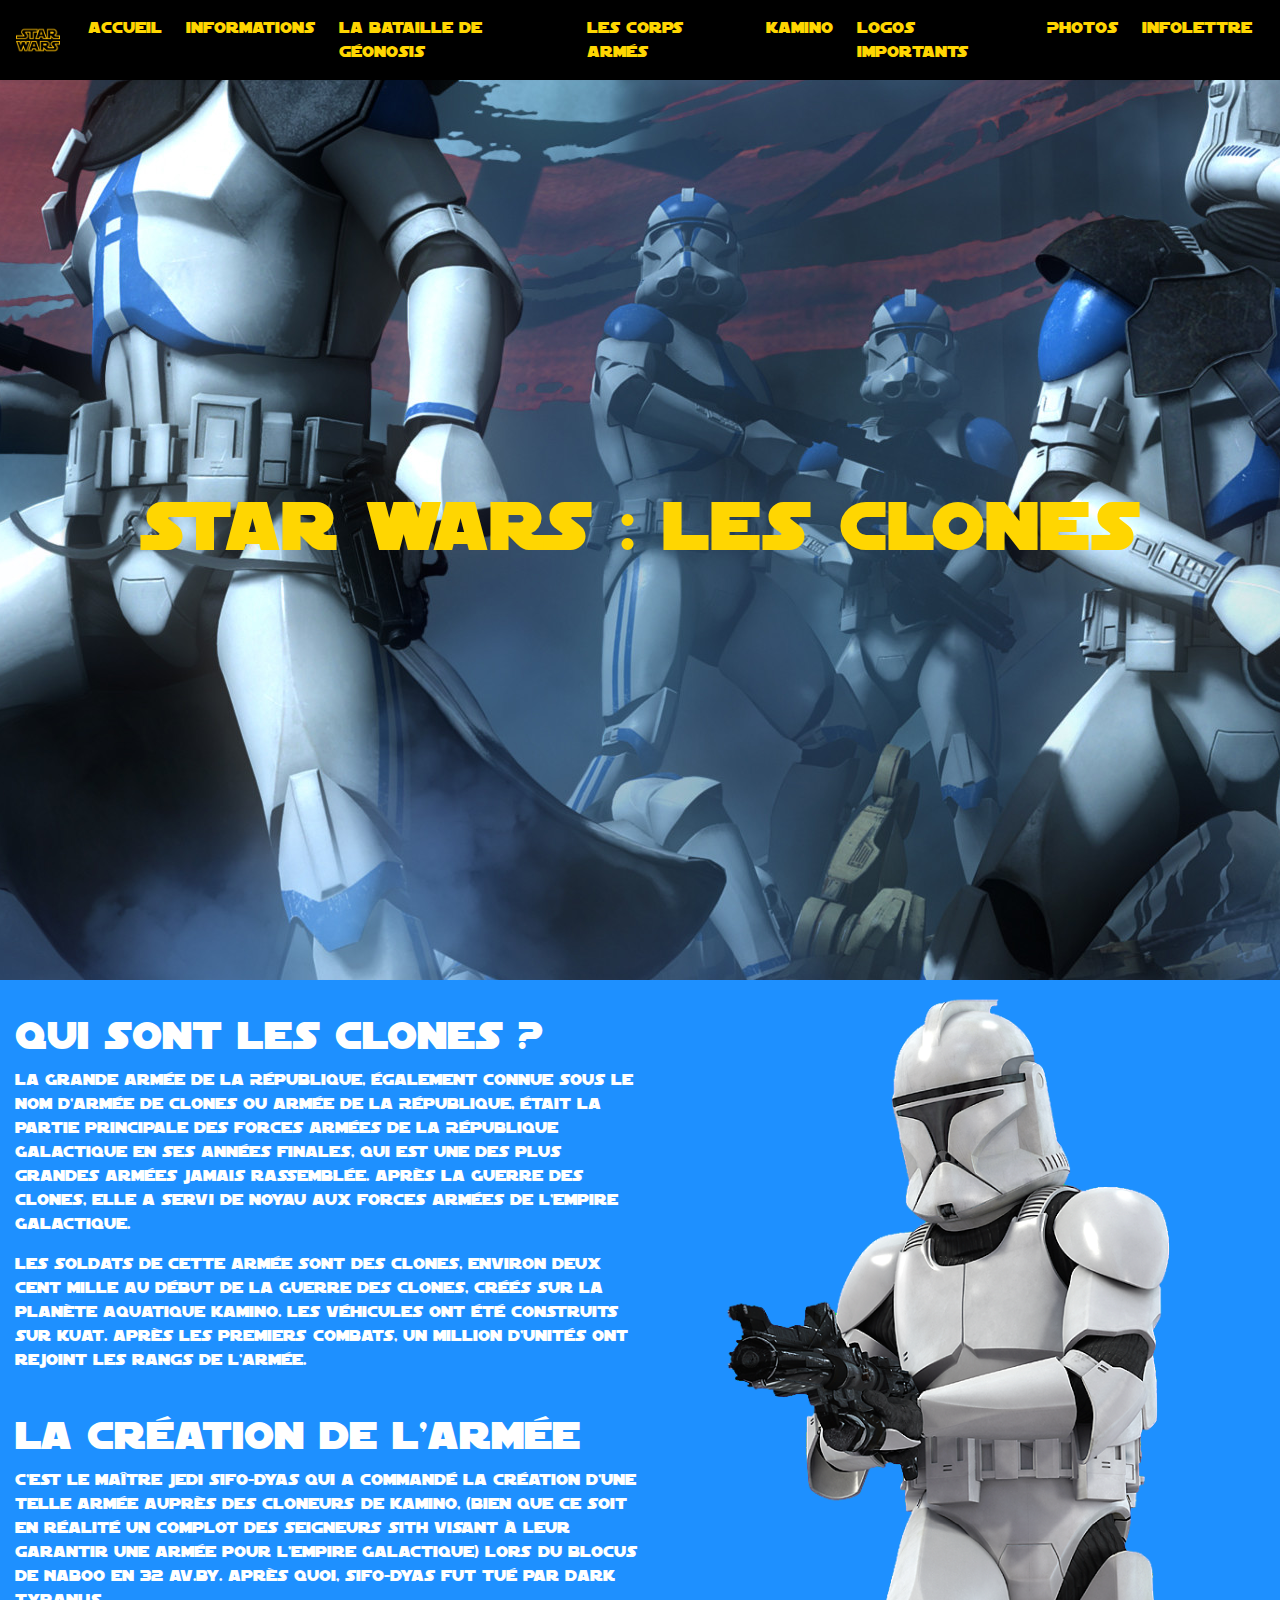
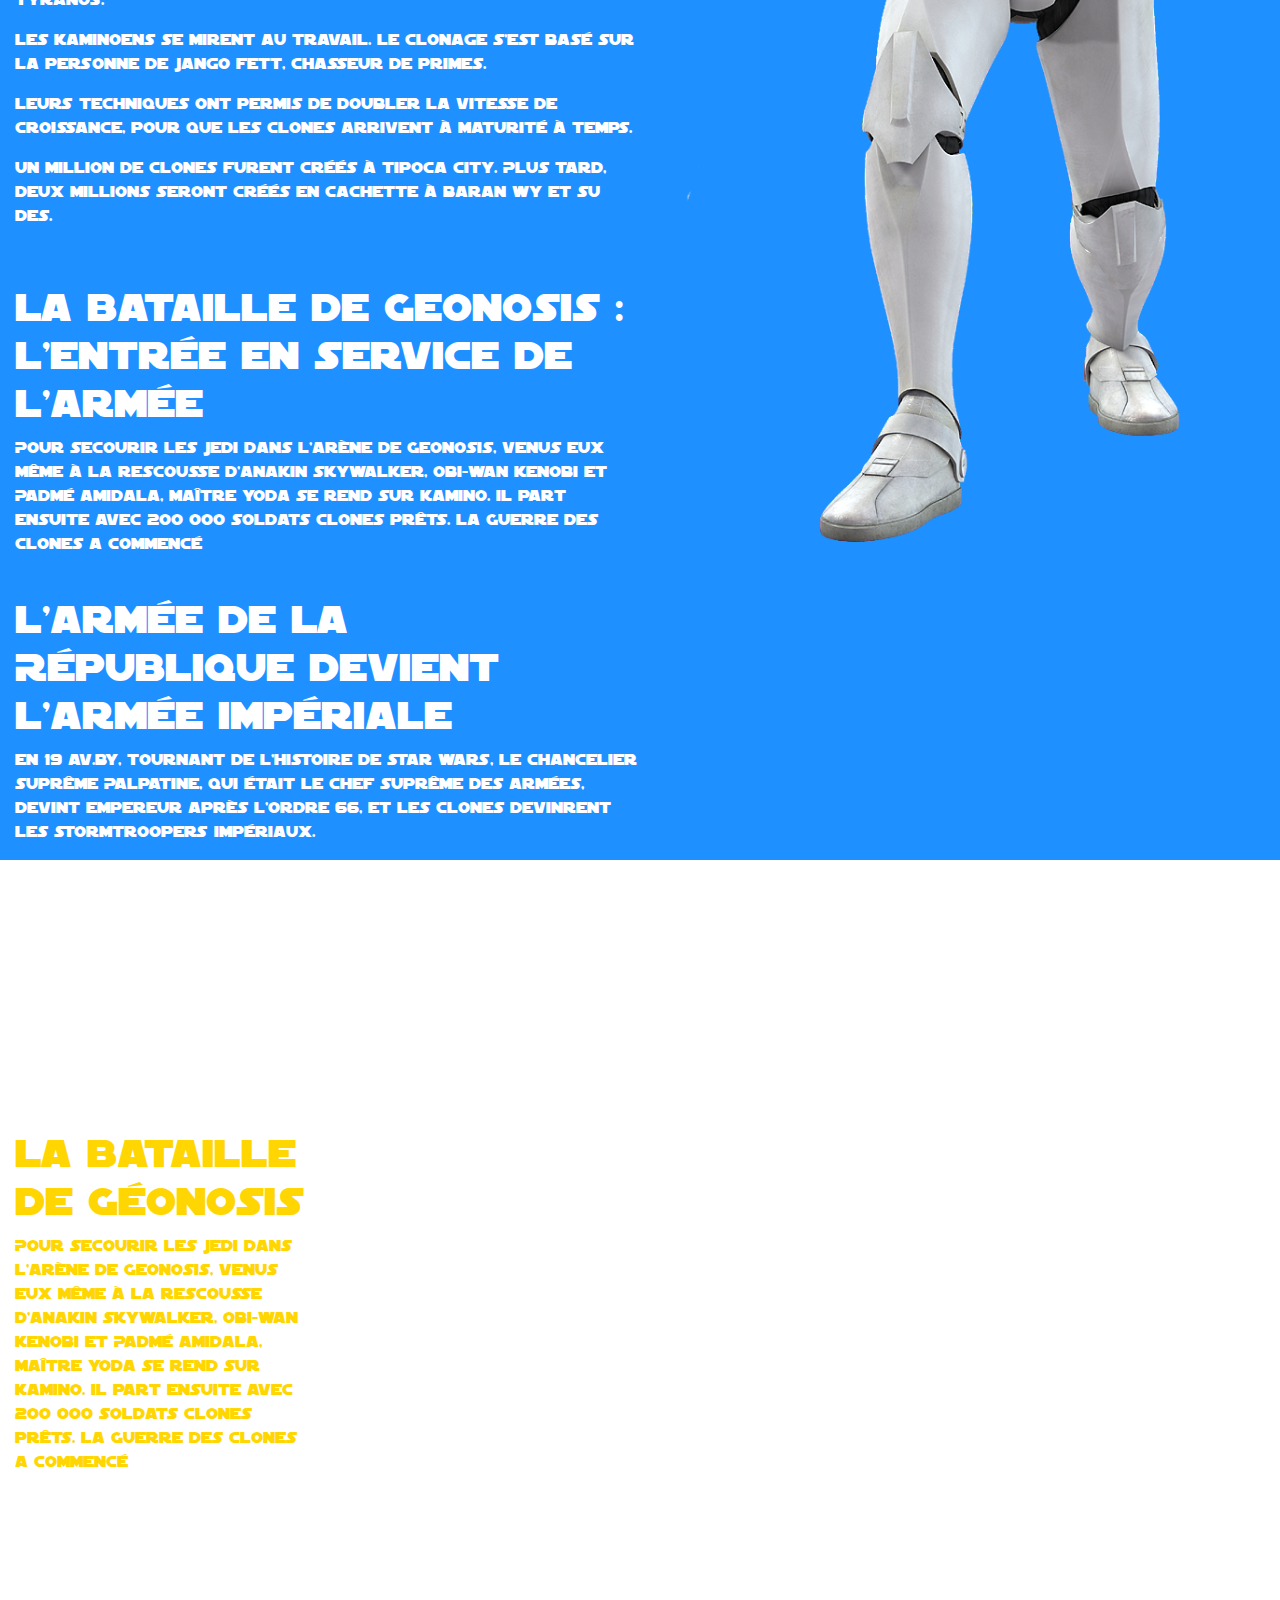
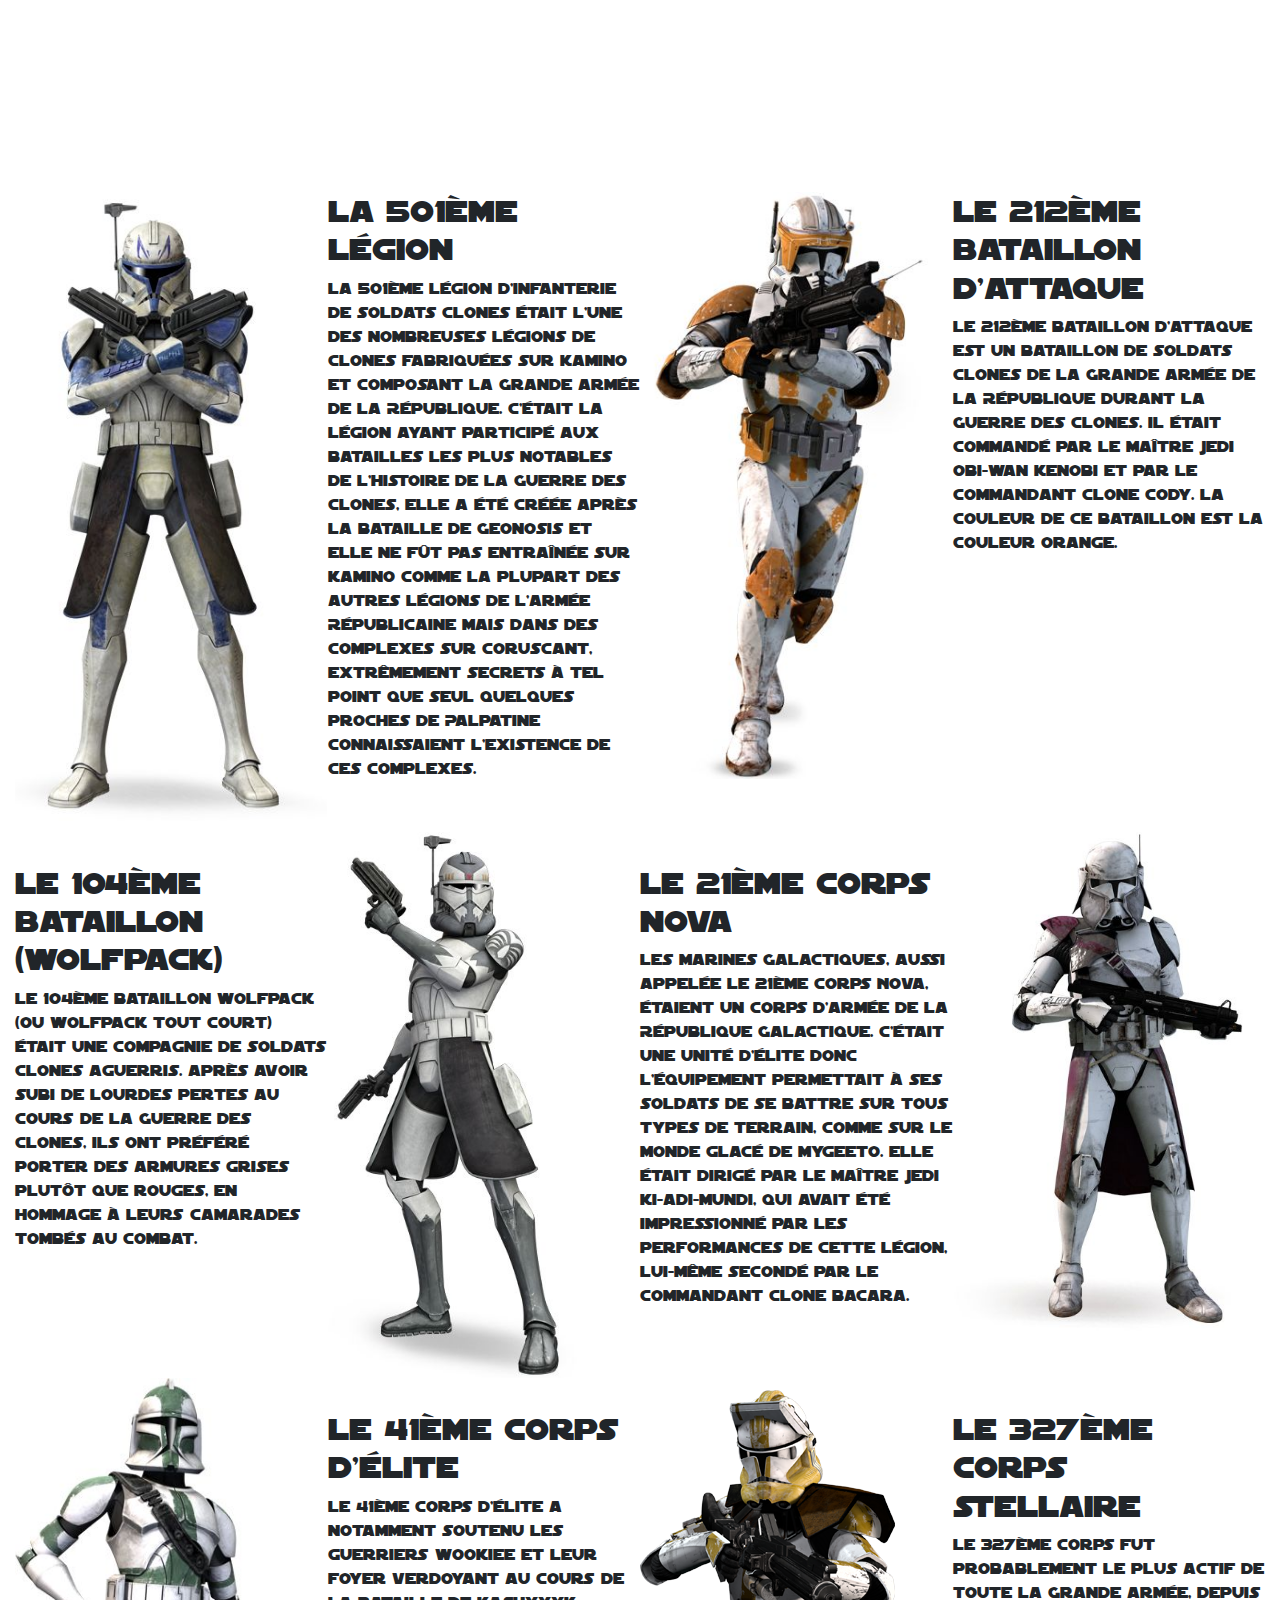
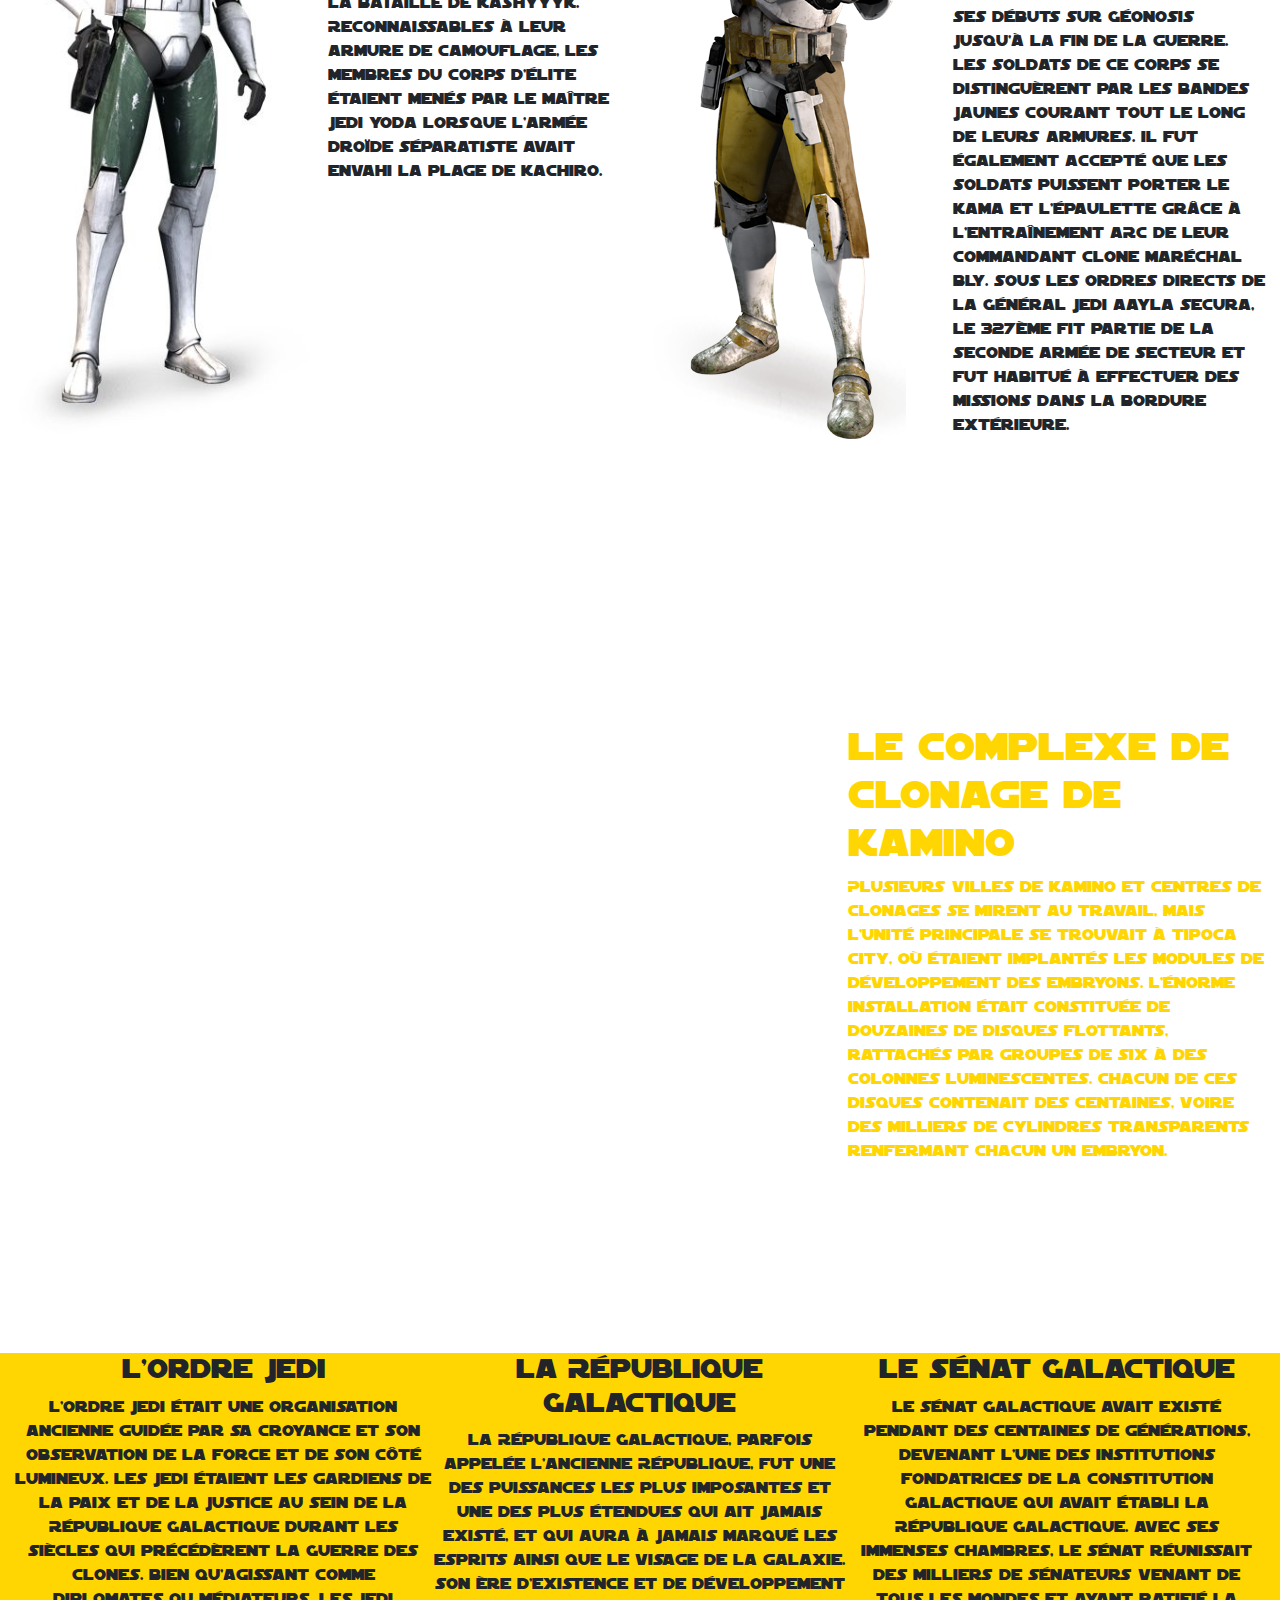
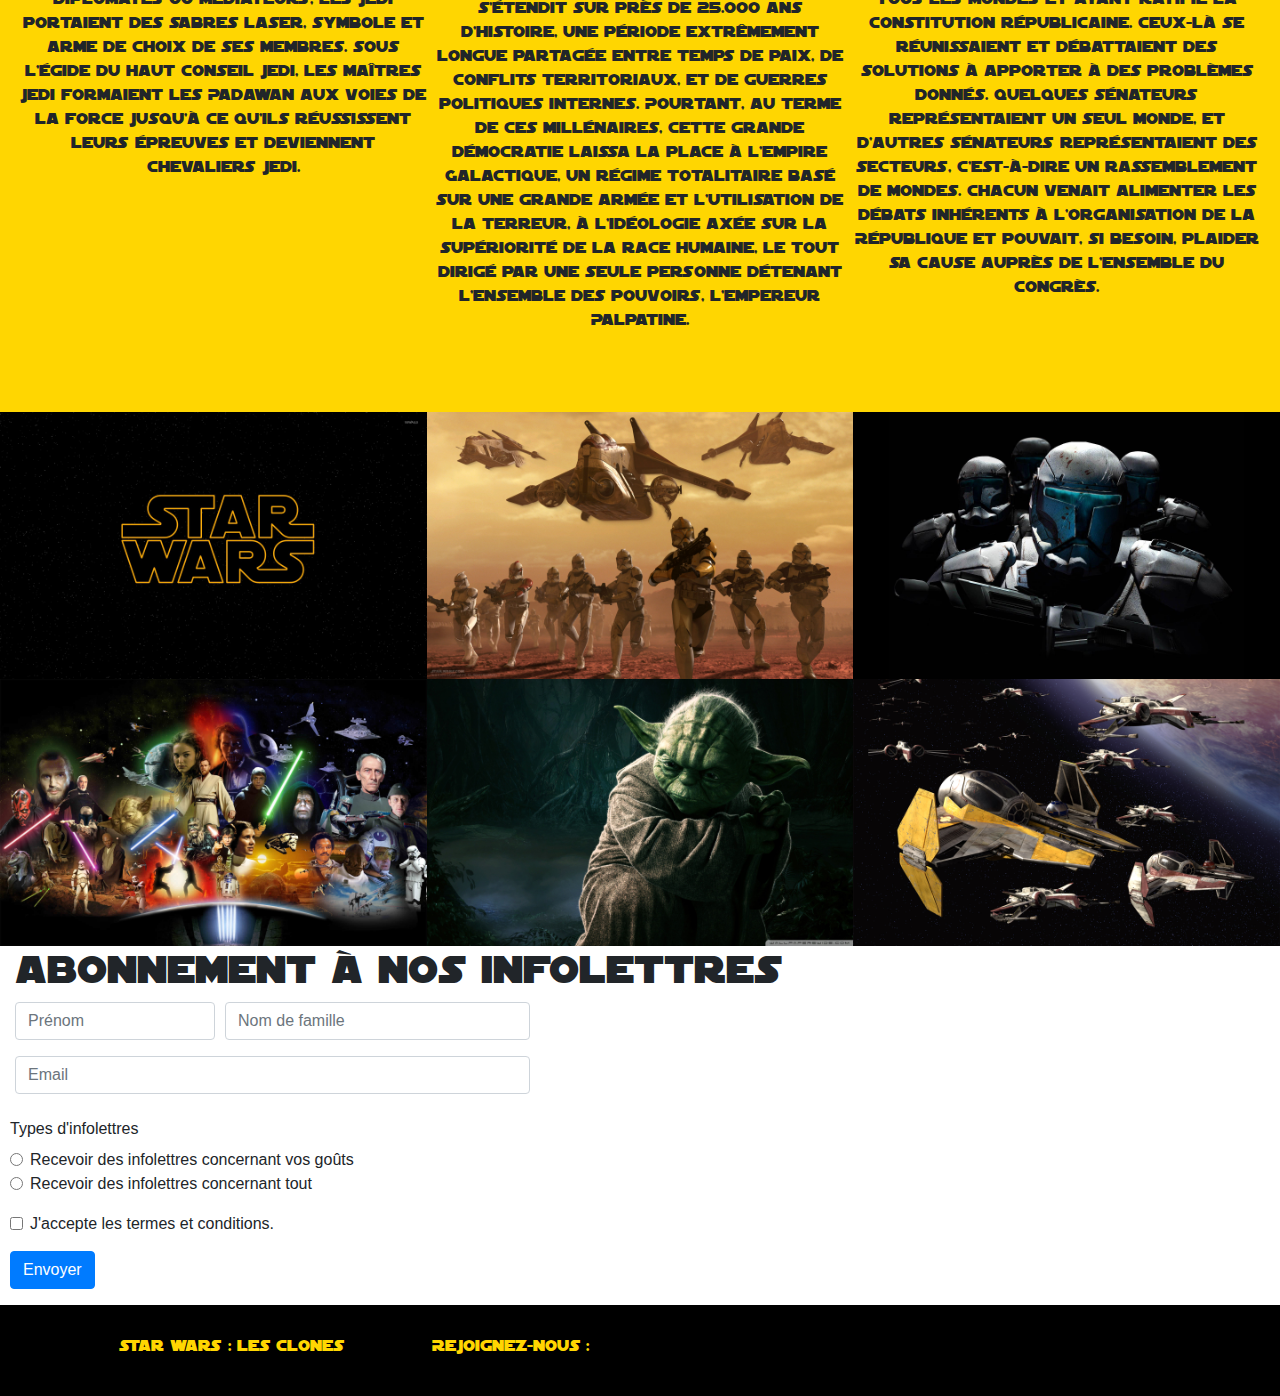
==== commit 152d23d5: "Problème de footer réglé" ====
--- a/index.html
+++ b/index.html
@@ -89,49 +89,49 @@
 <section id="zone4">
     <div class="container-fluid policeStarWars">
         <div class="row text-left no-gutters">
-            <div class="col-xl-3 col-6">
+            <div class="col-xl-3 col-12 paddingTop">
                 <img class="img-fluid" src="img/Rex.jpg" alt="La 501ème légion">
             </div>
-            <div class="col-xl-3 col-6 paddingTop">
+            <div class="col-xl-3 col-12 paddingTop">
                 <h2>La 501ème Légion</h2>
                 <p>La 501ème Légion d'infanterie de soldats clones était l'une des nombreuses légions de clones fabriquées sur Kamino et composant la Grande Armée de la République. C'était la légion ayant participé aux batailles les plus notables de l'histoire de la Guerre des Clones, elle a été créée après la bataille de Geonosis et elle ne fût pas entraînée sur Kamino comme la plupart des autres légions de l'armée Républicaine mais dans des complexes sur Coruscant, extrêmement secrets à tel point que seul quelques proches de Palpatine connaissaient l'existence de ces complexes.</p>
             </div>
-            <div class="col-xl-3 col-6">
+            <div class="col-xl-3 col-12 paddingTop">
                 <img class="img-fluid" src="img/212th(1).jpg" alt="Le 212ème bataillon d'attaque">
             </div>
-            <div class="col-xl-3 col-6 paddingTop">
+            <div class="col-xl-3 col-12 paddingTop">
                 <h2>Le 212ème bataillon d'attaque</h2>
                 <p>Le 212ème Bataillon d'attaque est un bataillon de soldats clones de la Grande Armée de la République durant la Guerre des Clones. Il était commandé par le Maître Jedi Obi-Wan Kenobi et par le commandant clone Cody. La couleur de ce bataillon est la couleur orange.</p>
             </div>
         </div>
         <div class="row text-left no-gutters">
-            <div class="col-xl-3 col-6 paddingTop">
+            <div class="col-xl-3 col-12 paddingTop">
                 <h2>Le 104ème bataillon (Wolfpack)</h2>
                 <p>Le 104ème Bataillon Wolfpack (ou Wolfpack tout court) était une compagnie de soldats clones aguerris. Après avoir subi de lourdes pertes au cours de la Guerre des Clones, ils ont préféré porter des armures grises plutôt que rouges, en hommage à leurs camarades tombés au combat.</p>
             </div>
-            <div class="col-xl-3 col-6">
+            <div class="col-xl-3 col-12">
                 <img class="img-fluid" src="img/wolfpack.jpg" alt="Le Wolfpack" width="250px">
             </div>
-            <div class="col-xl-3 col-6 paddingTop">
+            <div class="col-xl-3 col-12 paddingTop">
                 <h2>Le 21ème corps nova</h2>
                 <p class="policeStarWars">Les Marines Galactiques, aussi appelée le 21ème Corps Nova, étaient un corps d'armée de la République Galactique. C'était une unité d'élite donc l'équipement permettait à ses soldats de se battre sur tous types de terrain, comme sur le monde glacé de Mygeeto. Elle était dirigé par le Maître Jedi Ki-Adi-Mundi, qui avait été impressionné par les performances de cette légion, lui-même secondé par le commandant clone Bacara.</p>
             </div>
-            <div class="col-xl-3 col-6">
+            <div class="col-xl-3 col-12">
                 <img class="img-fluid" src="img/GalacticMarine.jpg" alt="La marine galactique">
             </div>
         </div>
         <div class="row text-left no-gutters">
-            <div class="col-xl-3 col-6">
+            <div class="col-xl-3 col-12">
                 <img class="img-fluid" src="img/41st.jpg" alt="Le 41ème corps d'élite">
             </div>
-            <div class="col-xl-3 col-6 paddingTop">
+            <div class="col-xl-3 col-12 paddingTop">
                 <h2>Le 41ème corps d'élite</h2>
                 <p>Le 41ème Corps d'élite a notamment soutenu les guerriers Wookiee et leur foyer verdoyant au cours de la bataille de Kashyyyk. Reconnaissables à leur armure de camouflage, les membres du Corps d'élite étaient menés par le Maître Jedi Yoda lorsque l'armée droïde séparatiste avait envahi la plage de Kachiro.</p>
             </div>
-            <div class="col-xl-3 col-6">
+            <div class="col-xl-3 col-12">
                 <img class="img-fluid" src="img/Bly.png" alt="Le 327ème corps stellaire">
             </div>
-            <div class="col-xl-3 col-6 paddingTop">
+            <div class="col-xl-3 col-12 paddingTop">
                 <h2>Le 327ème corps stellaire</h2>
                 <p>Le 327ème corps fut probablement le plus actif de toute la Grande Armée, depuis ses débuts sur Géonosis jusqu'à la fin de la guerre. Les soldats de ce corps se distinguèrent par les bandes jaunes courant tout le long de leurs armures. Il fut également accepté que les soldats puissent porter le kama et l’épaulette grâce à l’entraînement ARC de leur Commandant clone Maréchal Bly. Sous les ordres directs de la Général Jedi Aayla Secura, le 327ème fit partie de la Seconde Armée de secteur et fut habitué à effectuer des missions dans la Bordure Extérieure. </p>
             </div>
@@ -259,19 +259,19 @@
             <div class="col-xl-1 col-2">
                 <i class="fab fa-galactic-republic fa-2x"></i>
             </div>
-            <div class="col-xl-3 col-9 text-left">
-                <h5>Star Wars : Les Clones</h5>
-            </div>
-            <div class="col-xl-2 col-7">
-                <h5>Rejoignez-nous :</h5>
-            </div>
-            <div class="col-xl-1 col-1">
+            <div class="col-xl-3 col-10 text-left">
+                <h6>Star Wars : Les Clones</h6>
+            </div>
+            <div class="col-xl-2 col-6">
+                <h6>Rejoignez-nous :</h6>
+            </div>
+            <div class="col-xl-1 col-2">
                 <i class="fab fa-facebook-square fa-2x"></i>
             </div>
-            <div class="col-xl-1 col-1">
+            <div class="col-xl-1 col-2">
                 <i class="fab fa-twitter fa-2x"></i>
             </div>
-            <div class="col-xl-1 col-1">
+            <div class="col-xl-1 col-2">
                 <i class="fab fa-instagram fa-2x"></i>
             </div>
         </div>
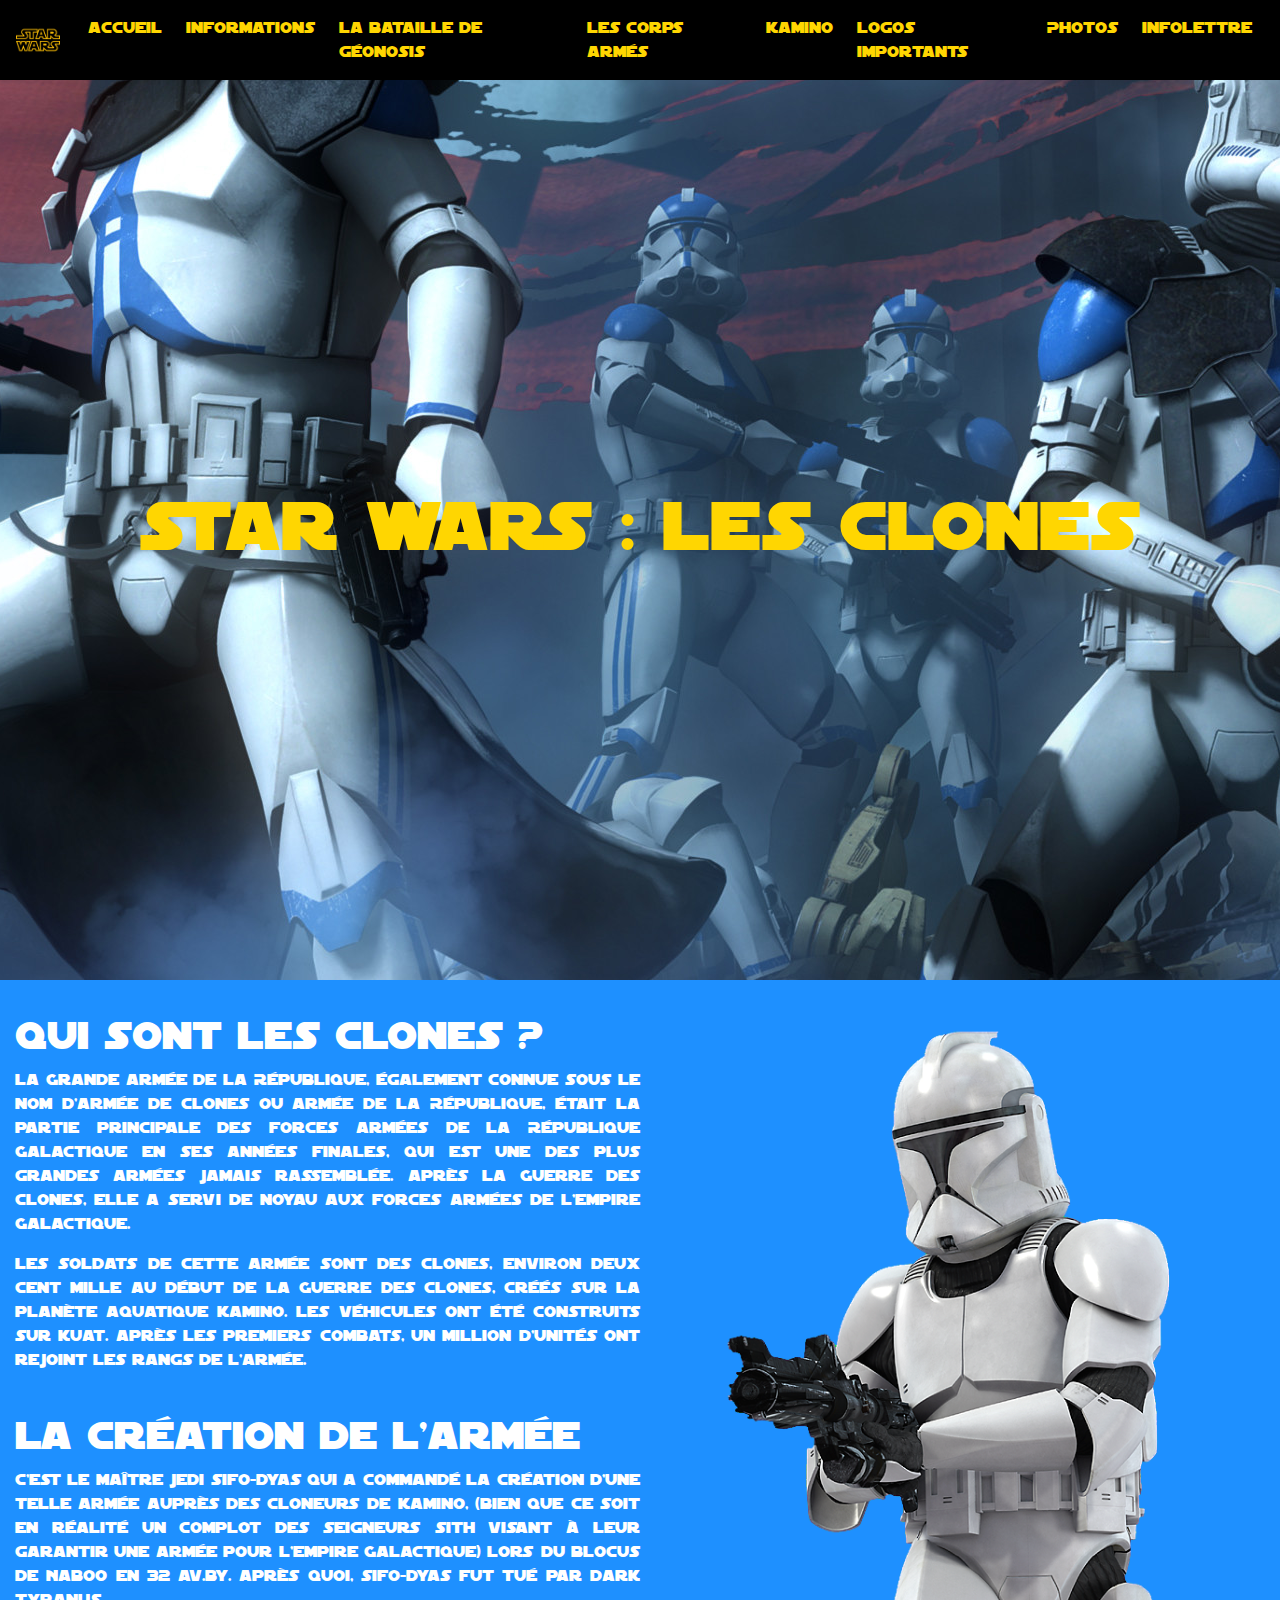
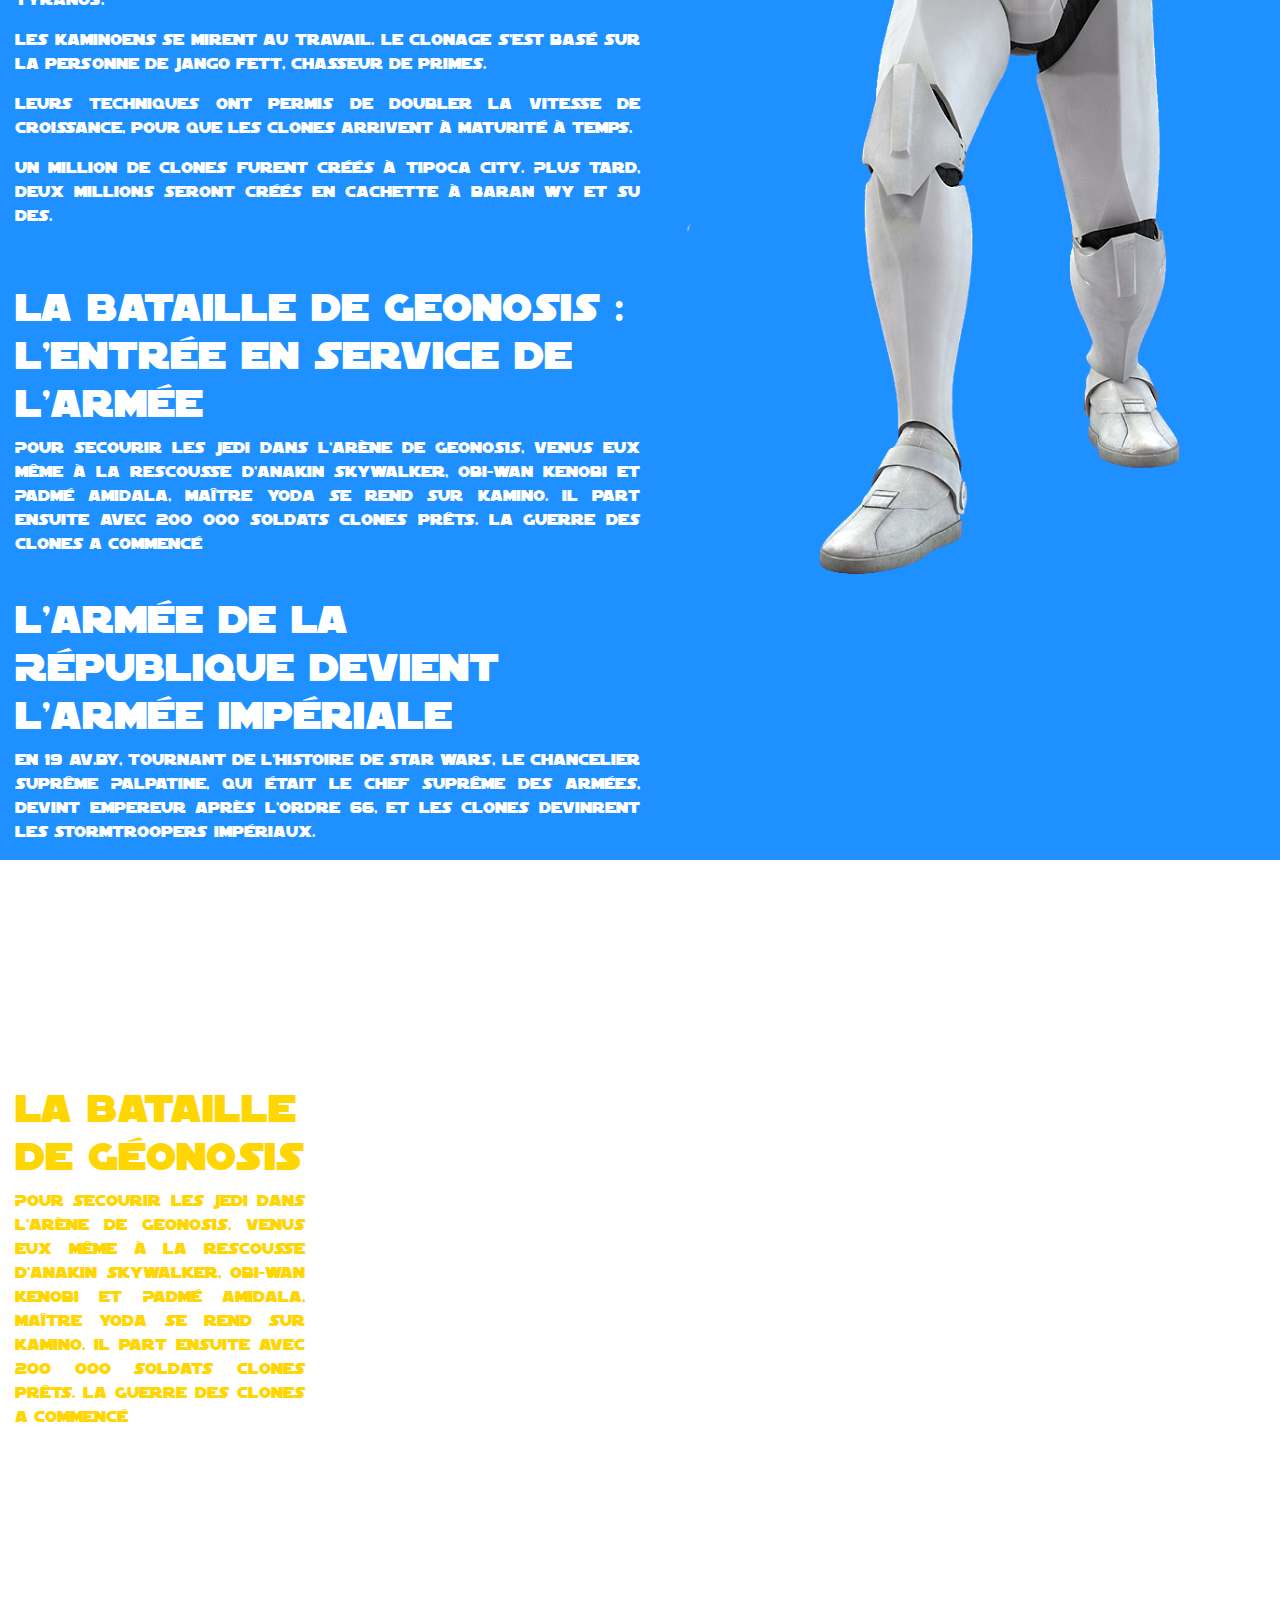
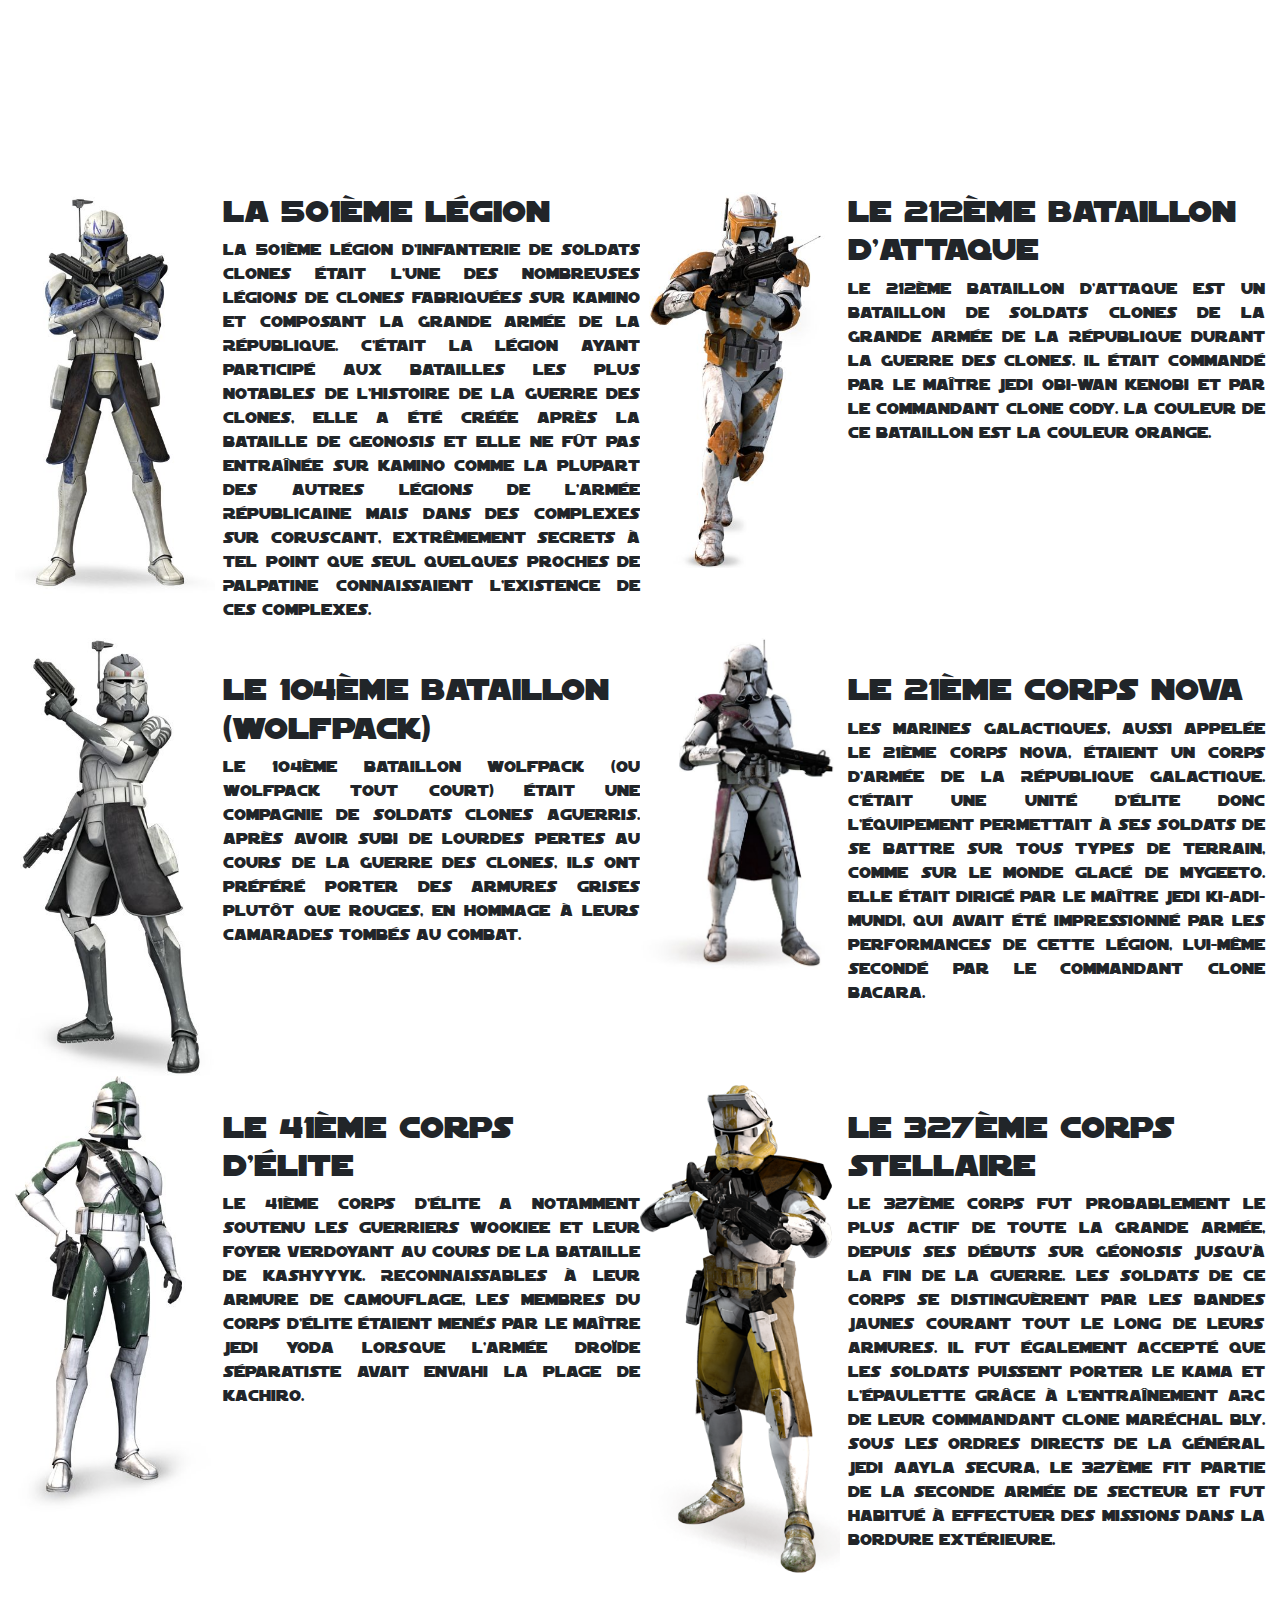
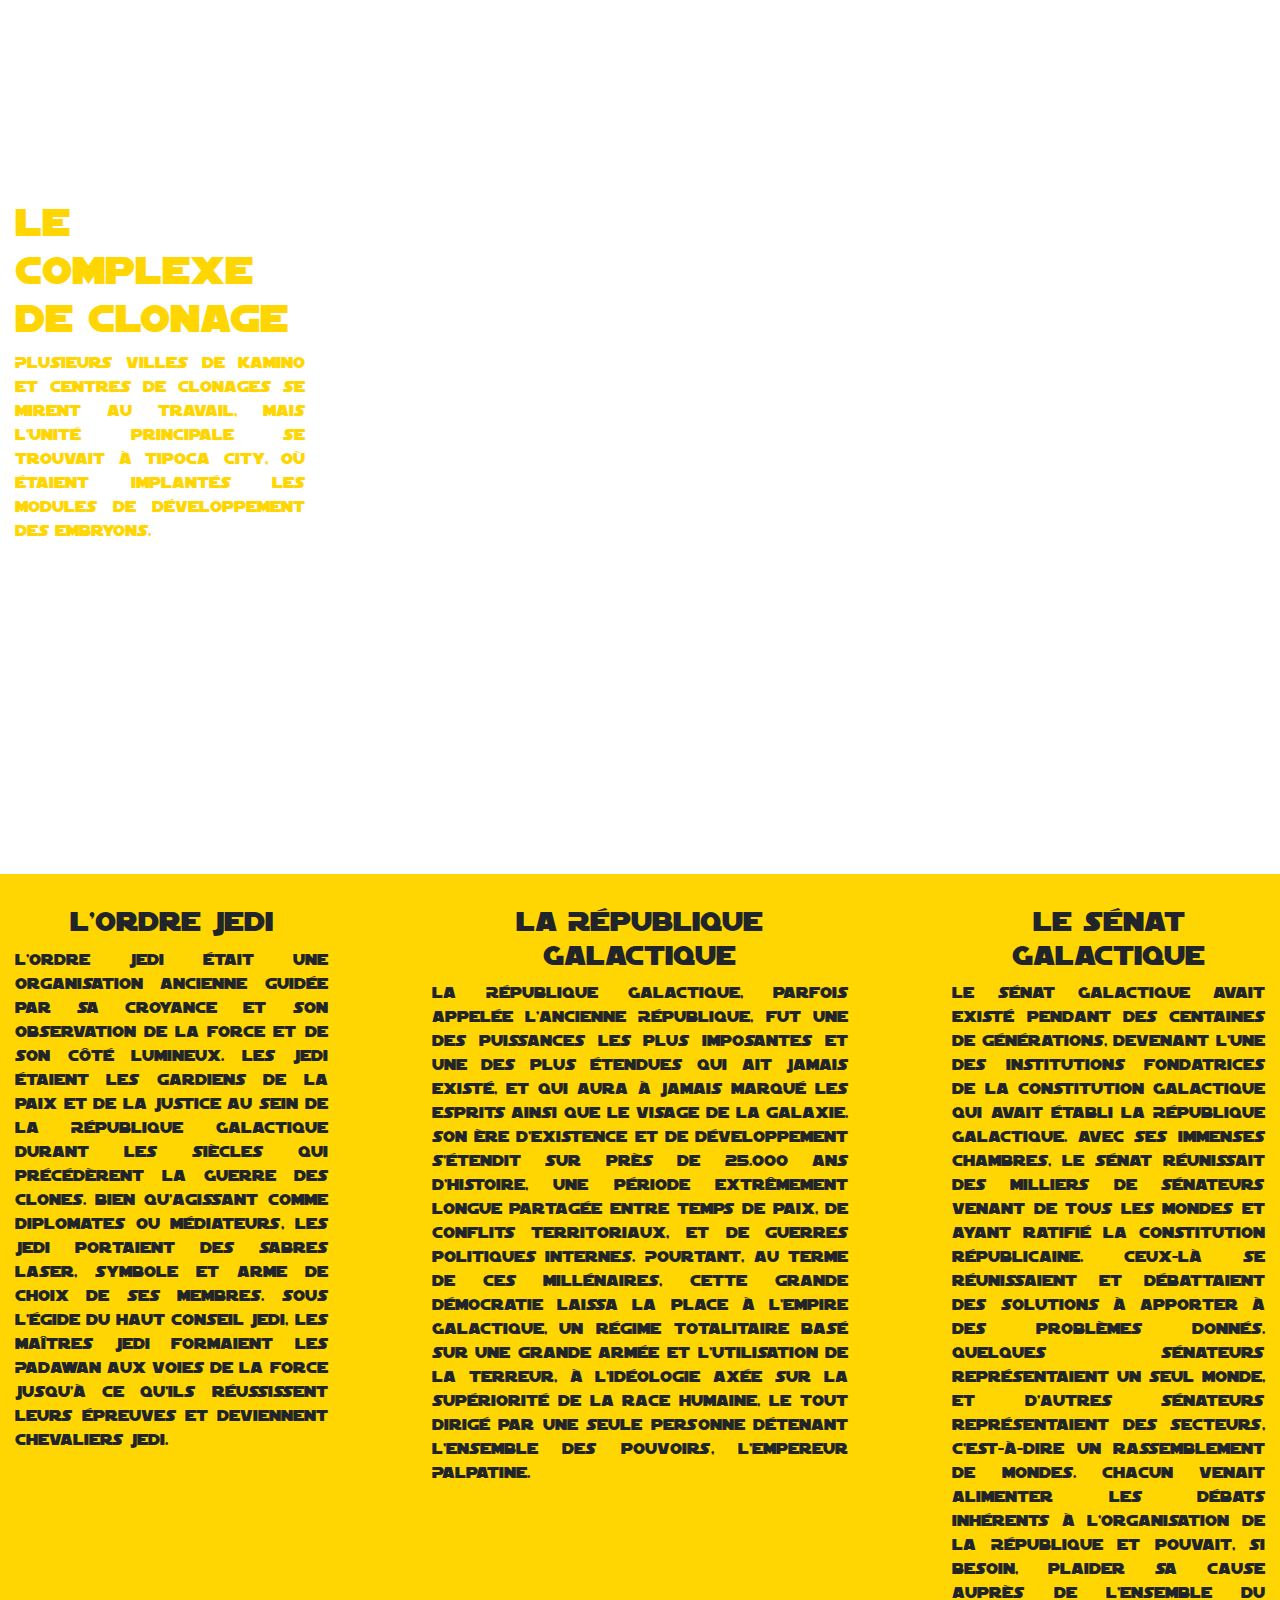
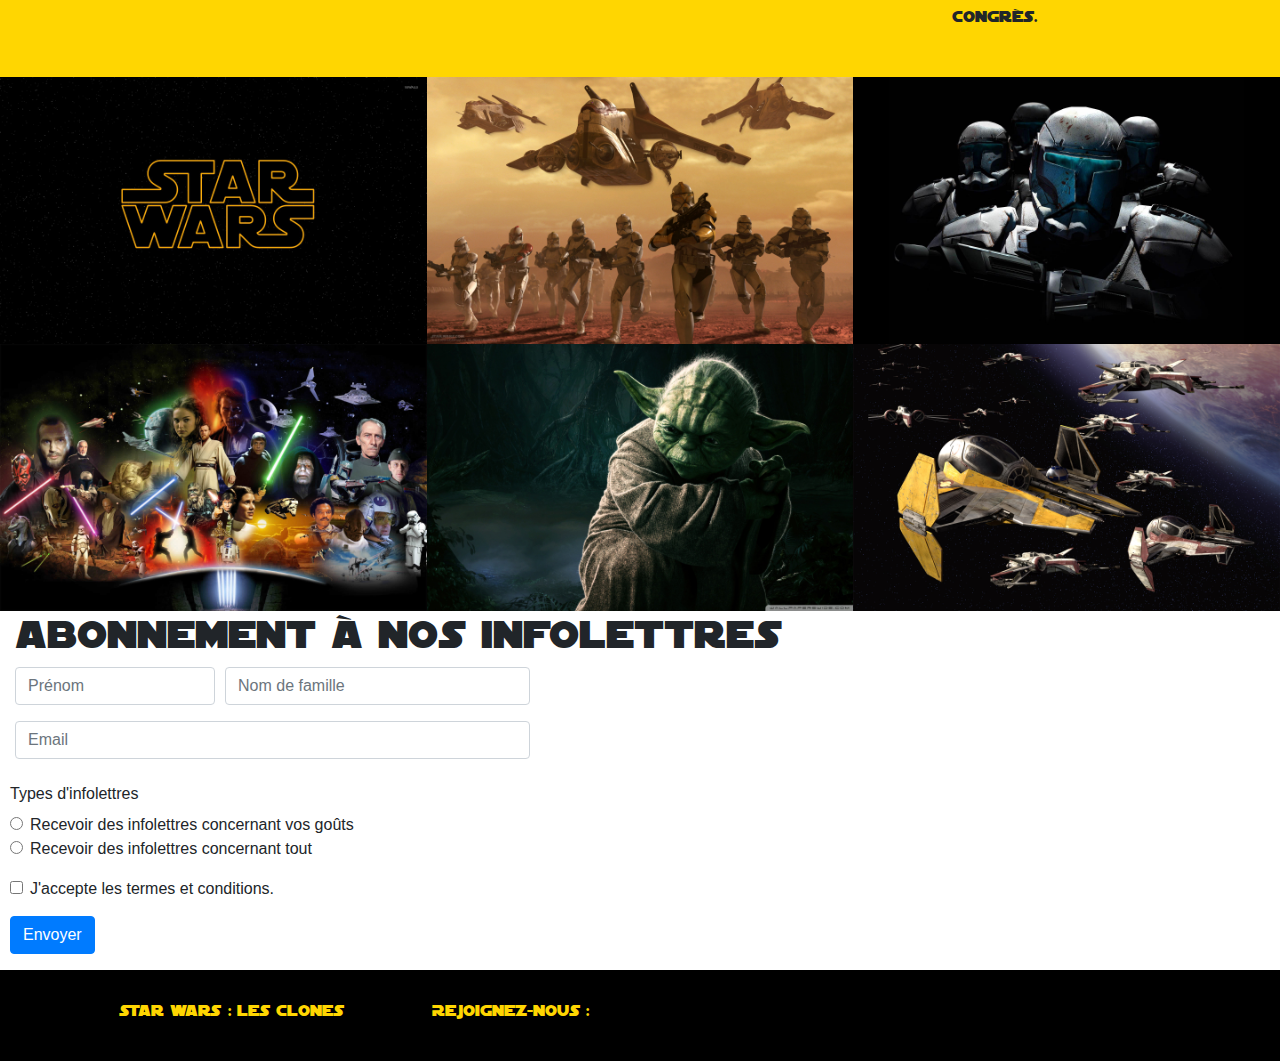
==== commit 4a45b0e6: "Site Web final" ====
--- a/index.html
+++ b/index.html
@@ -46,23 +46,23 @@
 
 <!-- Qui sont les clones -->
 <section id="zone2">
-    <div class="container-fluid bgInformations policeStarWars texteBlanc">
-        <div class="row no-gutters">
+    <div class="container-fluid bgInformations policeStarWars texteBlanc text-justify">
+        <div class="row no-gutters paddingTop">
             <div class="col-xl-6">
-                <h1 class="paddingTop">Qui sont les clones ?</h1>
-                <p>La Grande Armée de la République, également connue sous le nom d'armée de clones ou armée de la République, était la partie principale des forces armées de la République Galactique en ses années finales, qui est une des plus grandes armées jamais rassemblée. Après la Guerre des Clones, elle a servi de noyau aux forces armées de l'Empire Galactique.</p>
+                <h1 class="text-left">Qui sont les clones ?</h1>
+                <p >La Grande Armée de la République, également connue sous le nom d'armée de clones ou armée de la République, était la partie principale des forces armées de la République Galactique en ses années finales, qui est une des plus grandes armées jamais rassemblée. Après la Guerre des Clones, elle a servi de noyau aux forces armées de l'Empire Galactique.</p>
                 <p>Les soldats de cette armée sont des clones, environ deux cent mille au début de la Guerre des Clones, créés sur la planète aquatique Kamino. Les véhicules ont été construits sur Kuat. Après les premiers combats, un million d'unités ont rejoint les rangs de l'armée.</p>
                 <br>
-                <h1>La Création de l'Armée</h1>
+                <h1 class="text-left">La Création de l'Armée</h1>
                 <p>C'est le Maître Jedi Sifo-Dyas qui a commandé la création d'une telle armée auprès des cloneurs de Kamino, (bien que ce soit en réalité un complot des Seigneurs Sith visant à leur garantir une armée pour l'Empire Galactique) lors du blocus de Naboo en 32 av.BY. Après quoi, Sifo-Dyas fut tué par Dark Tyranus.<p>
                 <p>Les Kaminoens se mirent au travail. Le clonage s'est basé sur la personne de Jango Fett, chasseur de primes.<p>
                 <p>Leurs techniques ont permis de doubler la vitesse de croissance, pour que les clones arrivent à maturité à temps.<p>
                 <p>Un million de clones furent créés à Tipoca City. Plus tard, deux millions seront créés en cachette à Baran Wy et Su Des.<p>
                 <br>
-                <h1>La Bataille de Geonosis : l'entrée en service de l'Armée</h1>
+                <h1 class="text-left">La Bataille de Geonosis : l'entrée en service de l'Armée</h1>
                 <p>Pour secourir les Jedi dans l'Arène de Geonosis, venus eux même à la rescousse d'Anakin Skywalker, Obi-Wan Kenobi et Padmé Amidala, Maître Yoda se rend sur Kamino. Il part ensuite avec 200 000 soldats clones prêts. La Guerre des Clones a commencé</p>
                 <br>
-                <h1>L'Armée de la République devient l'Armée Impériale</h1>
+                <h1 class="text-left">L'Armée de la République devient l'Armée Impériale</h1>
                 <p>En 19 av.BY, tournant de l'histoire de Star Wars, le Chancelier Suprême Palpatine, qui était le chef suprême des Armées, devint Empereur après l'Ordre 66, et les clones devinrent les Stormtroopers Impériaux.</p>
             </div>
             <div class="col-xl-6">
@@ -75,11 +75,11 @@
 <!-- Parallaxe 1-->
 <section id="zone3" class="row100">
     <div class="container-fluid parallax policeStarWars texteJaune no-gutters">
-        <div class="row row30"></div>
-        <div class="row row70">
-            <div class="col-xl-3 text-left">
-                <h1>La Bataille de Géonosis</h1>
-                <p>Pour secourir les Jedi dans l'Arène de Geonosis, venus eux même à la rescousse d'Anakin Skywalker, Obi-Wan Kenobi et Padmé Amidala, Maître Yoda se rend sur Kamino. Il part ensuite avec 200 000 soldats clones prêts. La Guerre des Clones a commencé</p>
+        <div class="row row25"></div>
+        <div class="row row75">
+            <div class="col-xl-3">
+                <h1 class="text-left">La Bataille de Géonosis</h1>
+                <p class="text-justify">Pour secourir les Jedi dans l'Arène de Geonosis, venus eux même à la rescousse d'Anakin Skywalker, Obi-Wan Kenobi et Padmé Amidala, Maître Yoda se rend sur Kamino. Il part ensuite avec 200 000 soldats clones prêts. La Guerre des Clones a commencé</p>
             </div>
         </div>
     </div>
@@ -87,52 +87,52 @@
 
 <!-- Informations -->
 <section id="zone4">
-    <div class="container-fluid policeStarWars">
-        <div class="row text-left no-gutters">
-            <div class="col-xl-3 col-12 paddingTop">
-                <img class="img-fluid" src="img/Rex.jpg" alt="La 501ème légion">
-            </div>
-            <div class="col-xl-3 col-12 paddingTop">
-                <h2>La 501ème Légion</h2>
+    <div class="container-fluid policeStarWars text-justify">
+        <div class="row no-gutters">
+            <div class="col-xl-2 col-12 paddingTop centrerImageCell">
+                <img class="img-fluid" src="img/Rex.jpg" alt="La 501ème légion" width="200px">
+            </div>
+            <div class="col-xl-4 col-12 paddingTop">
+                <h2 class="text-left">La 501ème Légion</h2>
                 <p>La 501ème Légion d'infanterie de soldats clones était l'une des nombreuses légions de clones fabriquées sur Kamino et composant la Grande Armée de la République. C'était la légion ayant participé aux batailles les plus notables de l'histoire de la Guerre des Clones, elle a été créée après la bataille de Geonosis et elle ne fût pas entraînée sur Kamino comme la plupart des autres légions de l'armée Républicaine mais dans des complexes sur Coruscant, extrêmement secrets à tel point que seul quelques proches de Palpatine connaissaient l'existence de ces complexes.</p>
             </div>
-            <div class="col-xl-3 col-12 paddingTop">
-                <img class="img-fluid" src="img/212th(1).jpg" alt="Le 212ème bataillon d'attaque">
-            </div>
-            <div class="col-xl-3 col-12 paddingTop">
-                <h2>Le 212ème bataillon d'attaque</h2>
+            <div class="col-xl-2 col-12 paddingTop centrerImageCell">
+                <img class="img-fluid" src="img/212th(1).jpg" alt="Le 212ème bataillon d'attaque" width="200px">
+            </div>
+            <div class="col-xl-4 col-12 paddingTop">
+                <h2 class="text-left">Le 212ème bataillon d'attaque</h2>
                 <p>Le 212ème Bataillon d'attaque est un bataillon de soldats clones de la Grande Armée de la République durant la Guerre des Clones. Il était commandé par le Maître Jedi Obi-Wan Kenobi et par le commandant clone Cody. La couleur de ce bataillon est la couleur orange.</p>
             </div>
         </div>
-        <div class="row text-left no-gutters">
-            <div class="col-xl-3 col-12 paddingTop">
-                <h2>Le 104ème bataillon (Wolfpack)</h2>
+        <div class="row no-gutters">
+            <div class="col-xl-2 col-12 centrerImageCell">
+                <img class="img-fluid" src="img/wolfpack.jpg" alt="Le Wolfpack" width="200px">
+            </div>
+            <div class="col-xl-4 col-12 paddingTop">
+                <h2 class="text-left">Le 104ème bataillon (Wolfpack)</h2>
                 <p>Le 104ème Bataillon Wolfpack (ou Wolfpack tout court) était une compagnie de soldats clones aguerris. Après avoir subi de lourdes pertes au cours de la Guerre des Clones, ils ont préféré porter des armures grises plutôt que rouges, en hommage à leurs camarades tombés au combat.</p>
             </div>
-            <div class="col-xl-3 col-12">
-                <img class="img-fluid" src="img/wolfpack.jpg" alt="Le Wolfpack" width="250px">
-            </div>
-            <div class="col-xl-3 col-12 paddingTop">
-                <h2>Le 21ème corps nova</h2>
+            <div class="col-xl-2 col-12 centrerImageCell">
+                <img class="img-fluid" src="img/GalacticMarine.jpg" alt="La marine galactique">
+            </div>
+            <div class="col-xl-4 col-12 paddingTop">
+                <h2 class="text-left">Le 21ème corps nova</h2>
                 <p class="policeStarWars">Les Marines Galactiques, aussi appelée le 21ème Corps Nova, étaient un corps d'armée de la République Galactique. C'était une unité d'élite donc l'équipement permettait à ses soldats de se battre sur tous types de terrain, comme sur le monde glacé de Mygeeto. Elle était dirigé par le Maître Jedi Ki-Adi-Mundi, qui avait été impressionné par les performances de cette légion, lui-même secondé par le commandant clone Bacara.</p>
             </div>
-            <div class="col-xl-3 col-12">
-                <img class="img-fluid" src="img/GalacticMarine.jpg" alt="La marine galactique">
-            </div>
-        </div>
-        <div class="row text-left no-gutters">
-            <div class="col-xl-3 col-12">
+        </div>
+        <div class="row no-gutters">
+            <div class="col-xl-2 col-12 centrerImageCell">
                 <img class="img-fluid" src="img/41st.jpg" alt="Le 41ème corps d'élite">
             </div>
-            <div class="col-xl-3 col-12 paddingTop">
-                <h2>Le 41ème corps d'élite</h2>
+            <div class="col-xl-4 col-12 paddingTop">
+                <h2 class="text-left">Le 41ème corps d'élite</h2>
                 <p>Le 41ème Corps d'élite a notamment soutenu les guerriers Wookiee et leur foyer verdoyant au cours de la bataille de Kashyyyk. Reconnaissables à leur armure de camouflage, les membres du Corps d'élite étaient menés par le Maître Jedi Yoda lorsque l'armée droïde séparatiste avait envahi la plage de Kachiro.</p>
             </div>
-            <div class="col-xl-3 col-12">
-                <img class="img-fluid" src="img/Bly.png" alt="Le 327ème corps stellaire">
-            </div>
-            <div class="col-xl-3 col-12 paddingTop">
-                <h2>Le 327ème corps stellaire</h2>
+            <div class="col-xl-2 col-12 centrerImageCell">
+                <img class="img-fluid" src="img/Bly.png" alt="Le 327ème corps stellaire" width="200px">
+            </div>
+            <div class="col-xl-4 col-12 paddingTop">
+                <h2 class="text-left">Le 327ème corps stellaire</h2>
                 <p>Le 327ème corps fut probablement le plus actif de toute la Grande Armée, depuis ses débuts sur Géonosis jusqu'à la fin de la guerre. Les soldats de ce corps se distinguèrent par les bandes jaunes courant tout le long de leurs armures. Il fut également accepté que les soldats puissent porter le kama et l’épaulette grâce à l’entraînement ARC de leur Commandant clone Maréchal Bly. Sous les ordres directs de la Général Jedi Aayla Secura, le 327ème fit partie de la Seconde Armée de secteur et fut habitué à effectuer des missions dans la Bordure Extérieure. </p>
             </div>
         </div>
@@ -141,12 +141,12 @@
 
 <!-- Parallaxe 2 -->
 <section id="zone5" class="row100">
-    <div class="container-fluid parallax2 policeStarWars texteJaune">
-        <div class="row row30 no-gutters"></div>
-        <div class="row row70 no-gutters">
-            <div class="offset-xl-8 col-xl-4 offset-col-3 col-3text-left">
-                <h1>Le complexe de clonage de Kamino</h1>
-                <p>Plusieurs villes de Kamino et centres de clonages se mirent au travail, mais l'unité principale se trouvait à Tipoca City, où étaient implantés les modules de développement des embryons. L'énorme installation était constituée de douzaines de disques flottants, rattachés par groupes de six à des colonnes luminescentes. Chacun de ces disques contenait des centaines, voire des milliers de cylindres transparents renfermant chacun un embryon.</p>
+    <div class="container-fluid parallax2 policeStarWars texteJaune no-gutters">
+        <div class="row row25"></div>
+        <div class="row row75">
+            <div class="col-xl-3">
+                <h1 class="text-left">Le complexe de clonage</h1>
+                <p class="text-justify">Plusieurs villes de Kamino et centres de clonages se mirent au travail, mais l'unité principale se trouvait à Tipoca City, où étaient implantés les modules de développement des embryons.</p>
             </div>
         </div>
     </div>
@@ -155,21 +155,21 @@
 <!-- Section Font Awesome -->
 <section id="zone6">
     <div class="container-fluid bgJaune">
-        <div class="row align-items-top text-center policeStarWars paddingTo paddingBottom no-gutters">
-            <div class="col-xl-4 paddingBottom">
+        <div class="row align-items-top text-center policeStarWars paddingTop no-gutters">
+            <div class="col-xl-3 paddingBottom">
                 <h3>L'ordre Jedi</h3>
                 <i class="fab fa-jedi-order fa-4x"></i>
-                <p>L'Ordre Jedi était une organisation ancienne guidée par sa croyance et son observation de la Force et de son Côté Lumineux. Les Jedi étaient les gardiens de la paix et de la justice au sein de la République Galactique durant les siècles qui précédèrent la Guerre des Clones. Bien qu'agissant comme diplomates ou médiateurs, les Jedi portaient des sabres laser, symbole et arme de choix de ses membres. Sous l'égide du Haut Conseil Jedi, les Maîtres Jedi formaient les Padawan aux voies de la Force jusqu'à ce qu'ils réussissent leurs épreuves et deviennent Chevaliers Jedi.</p>
-            </div>
-            <div class="col-xl-4 paddingBottom">
+                <p class="text-justify">L'Ordre Jedi était une organisation ancienne guidée par sa croyance et son observation de la Force et de son Côté Lumineux. Les Jedi étaient les gardiens de la paix et de la justice au sein de la République Galactique durant les siècles qui précédèrent la Guerre des Clones. Bien qu'agissant comme diplomates ou médiateurs, les Jedi portaient des sabres laser, symbole et arme de choix de ses membres. Sous l'égide du Haut Conseil Jedi, les Maîtres Jedi formaient les Padawan aux voies de la Force jusqu'à ce qu'ils réussissent leurs épreuves et deviennent Chevaliers Jedi.</p>
+            </div>
+            <div class="offset-xl-1 col-xl-4 paddingBottom">
                 <h3>La République Galactique</h3>
                 <i class="fab fa-galactic-republic fa-4x"></i>
-                <p>La République Galactique, parfois appelée l'Ancienne République, fut une des puissances les plus imposantes et une des plus étendues qui ait jamais existé, et qui aura à jamais marqué les esprits ainsi que le visage de la galaxie. Son ère d'existence et de développement s'étendit sur près de 25.000 ans d’histoire, une période extrêmement longue partagée entre temps de paix, de conflits territoriaux, et de guerres politiques internes. Pourtant, au terme de ces millénaires, cette grande démocratie laissa la place à l'Empire Galactique, un régime totalitaire basé sur une grande armée et l'utilisation de la terreur, à l'idéologie axée sur la supériorité de la race humaine, le tout dirigé par une seule personne détenant l'ensemble des pouvoirs, l'Empereur Palpatine.</p>
-            </div>
-            <div class="col-xl-4 paddingBottom">
+                <p class="text-justify">La République Galactique, parfois appelée l'Ancienne République, fut une des puissances les plus imposantes et une des plus étendues qui ait jamais existé, et qui aura à jamais marqué les esprits ainsi que le visage de la galaxie. Son ère d'existence et de développement s'étendit sur près de 25.000 ans d’histoire, une période extrêmement longue partagée entre temps de paix, de conflits territoriaux, et de guerres politiques internes. Pourtant, au terme de ces millénaires, cette grande démocratie laissa la place à l'Empire Galactique, un régime totalitaire basé sur une grande armée et l'utilisation de la terreur, à l'idéologie axée sur la supériorité de la race humaine, le tout dirigé par une seule personne détenant l'ensemble des pouvoirs, l'Empereur Palpatine.</p>
+            </div>
+            <div class="offset-xl-1 col-xl-3 paddingBottom">
                 <h3>Le Sénat Galactique</h3>
                 <i class="fab fa-galactic-senate fa-4x"></i>
-                <p>Le Sénat Galactique avait existé pendant des centaines de générations, devenant l'une des institutions fondatrices de la Constitution Galactique qui avait établi la République Galactique. Avec ses immenses chambres, le Sénat réunissait des milliers de sénateurs venant de tous les mondes et ayant ratifié la constitution républicaine. Ceux-là se réunissaient et débattaient des solutions à apporter à des problèmes donnés. Quelques sénateurs représentaient un seul monde, et d'autres sénateurs représentaient des secteurs, c'est-à-dire un rassemblement de mondes. Chacun venait alimenter les débats inhérents à l'organisation de la République et pouvait, si besoin, plaider sa cause auprès de l'ensemble du congrès. </p>
+                <p class="text-justify">Le Sénat Galactique avait existé pendant des centaines de générations, devenant l'une des institutions fondatrices de la Constitution Galactique qui avait établi la République Galactique. Avec ses immenses chambres, le Sénat réunissait des milliers de sénateurs venant de tous les mondes et ayant ratifié la constitution républicaine. Ceux-là se réunissaient et débattaient des solutions à apporter à des problèmes donnés. Quelques sénateurs représentaient un seul monde, et d'autres sénateurs représentaient des secteurs, c'est-à-dire un rassemblement de mondes. Chacun venait alimenter les débats inhérents à l'organisation de la République et pouvait, si besoin, plaider sa cause auprès de l'ensemble du congrès. </p>
             </div>
         </div>
     </div>
--- a/css/style.css
+++ b/css/style.css
@@ -20,6 +20,11 @@
     height: 80%;
 }
 
+.row75
+{
+    height: 75%;
+}
+
 .row70
 {
     height: 70%;
@@ -33,6 +38,11 @@
 .row30
 {
     height: 30%;
+}
+
+.row25
+{
+    height: 25%;
 }
 
 .row20
@@ -104,6 +114,11 @@
 .texteBlanc
 {
     color: white;
+}
+
+.centrerImageCell
+{
+
 }
 
 @font-face {
@@ -140,6 +155,16 @@
     .bgBanniere
     {
         background-image: url("../img/CloneWarsCell.jpg");
+    }
+
+    h1
+    {
+        font-size: 32px;
+    }
+
+    .centrerImageCell
+    {
+        text-align: center;
     }
 }
 
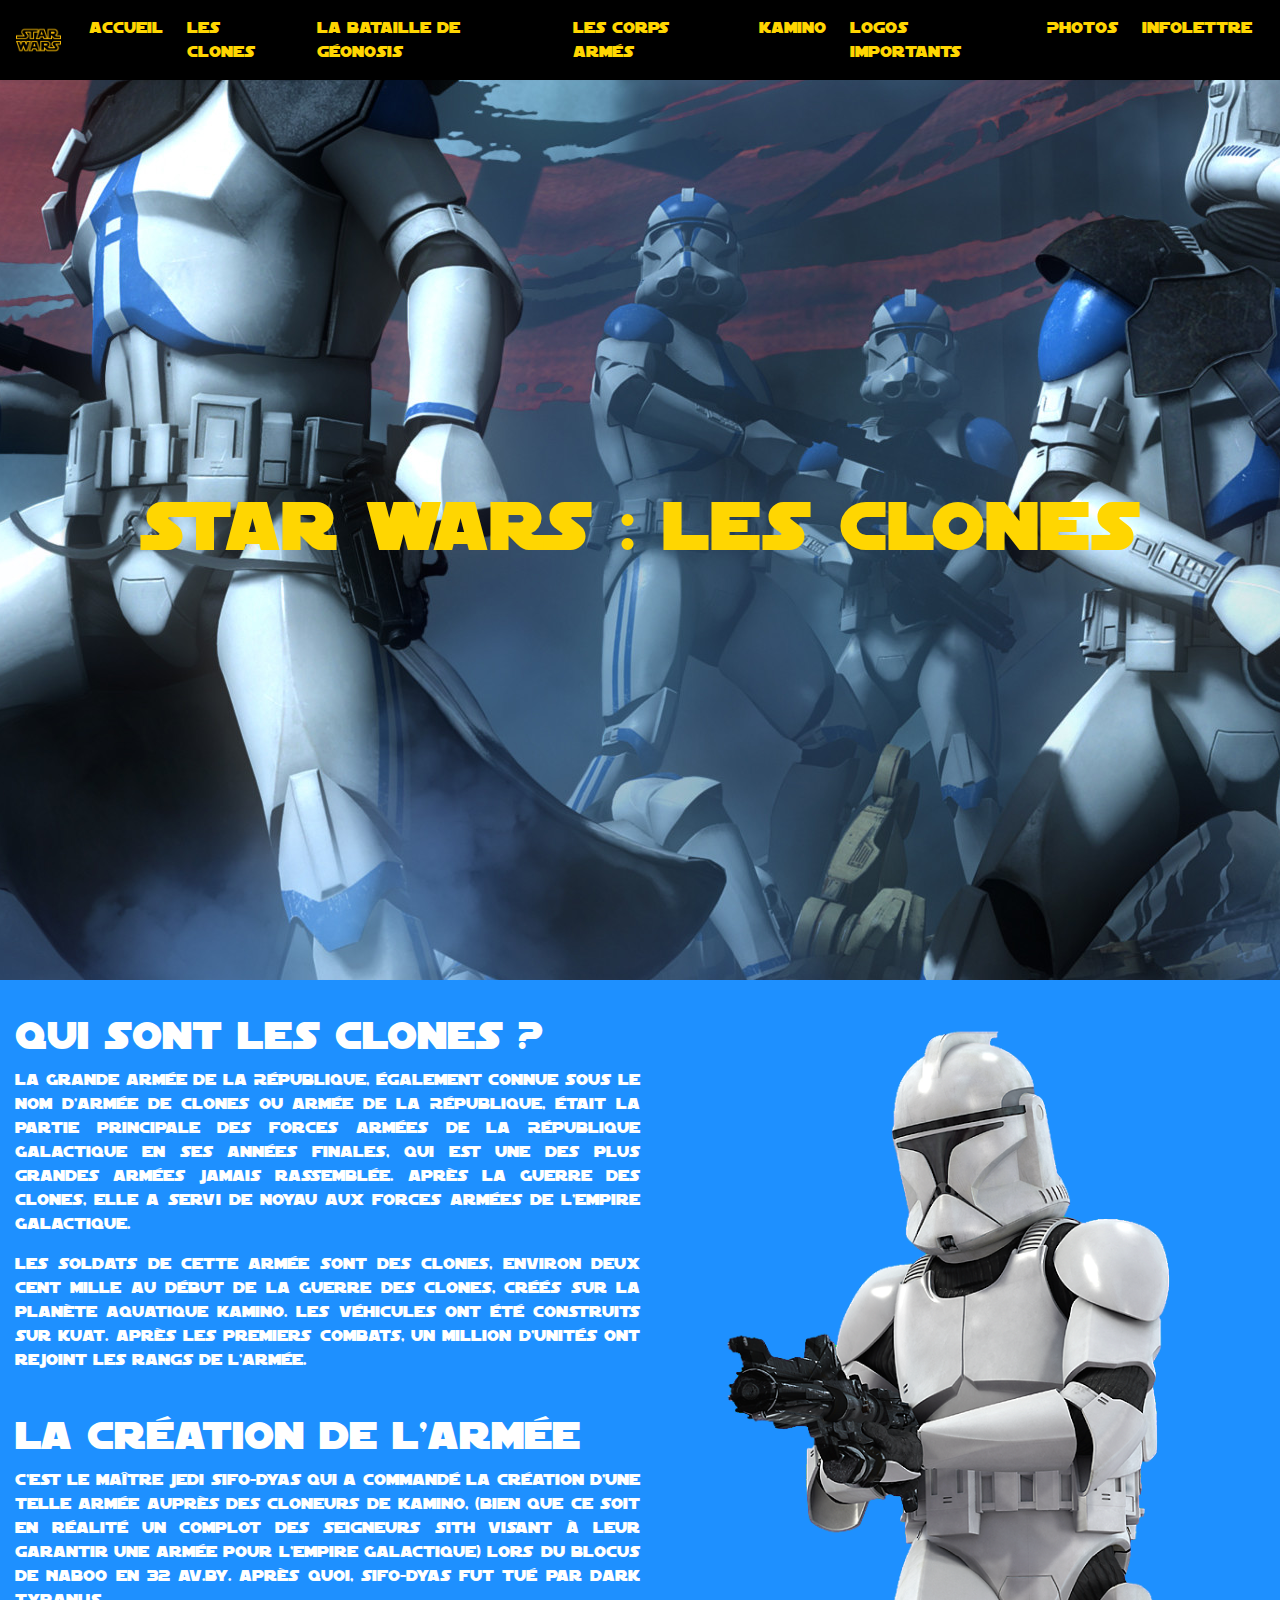
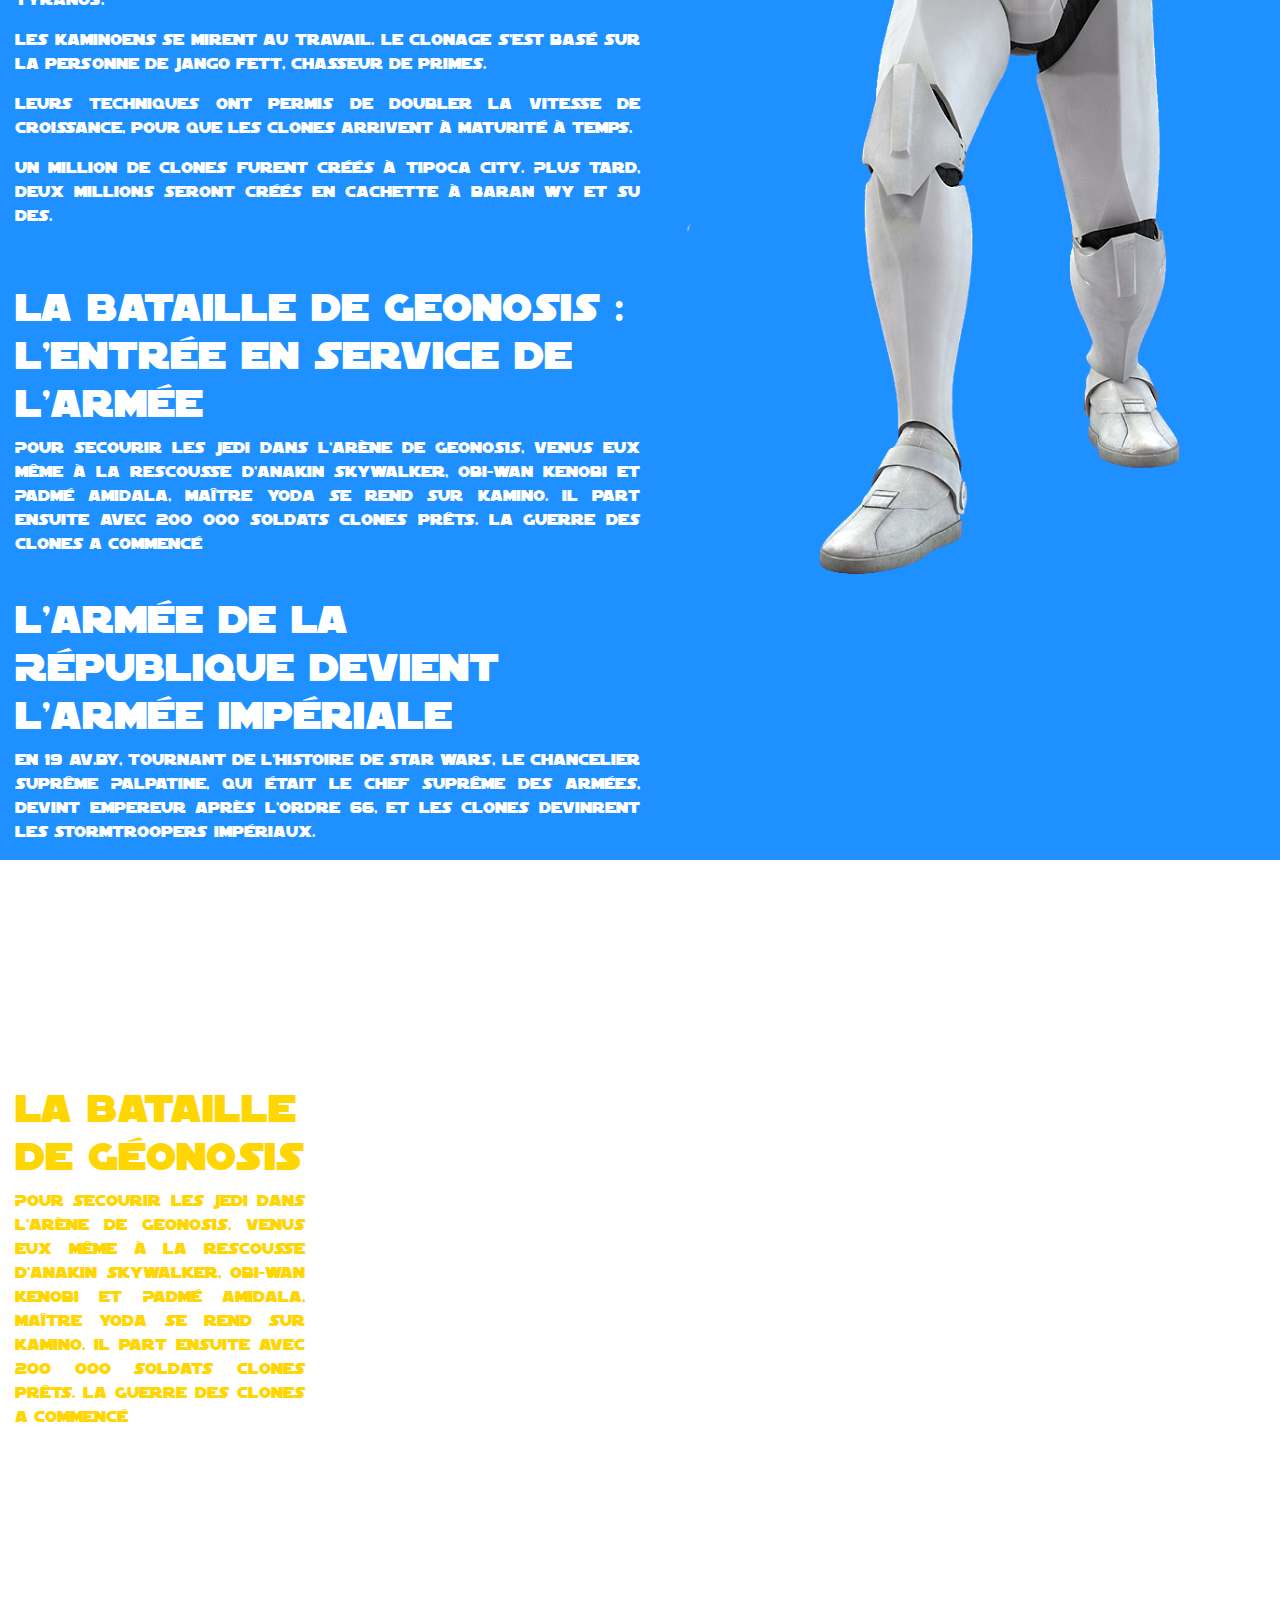
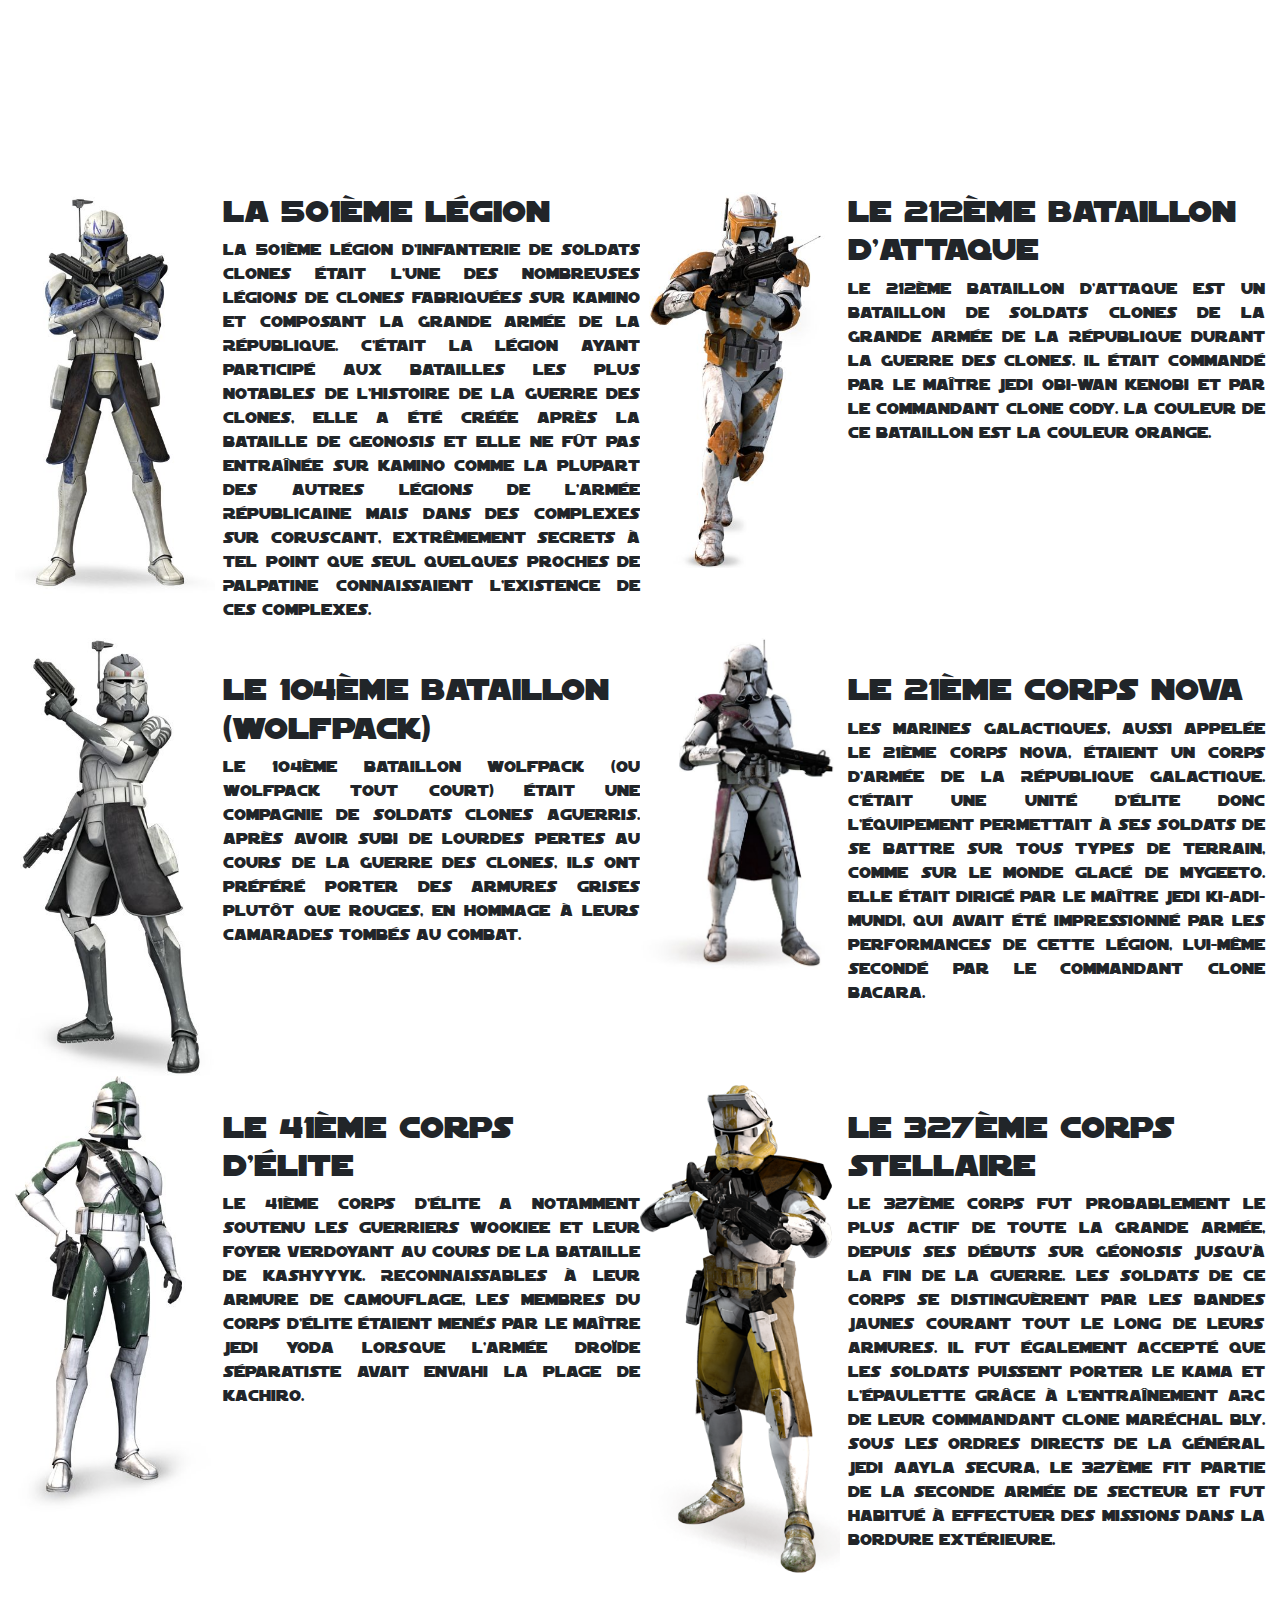
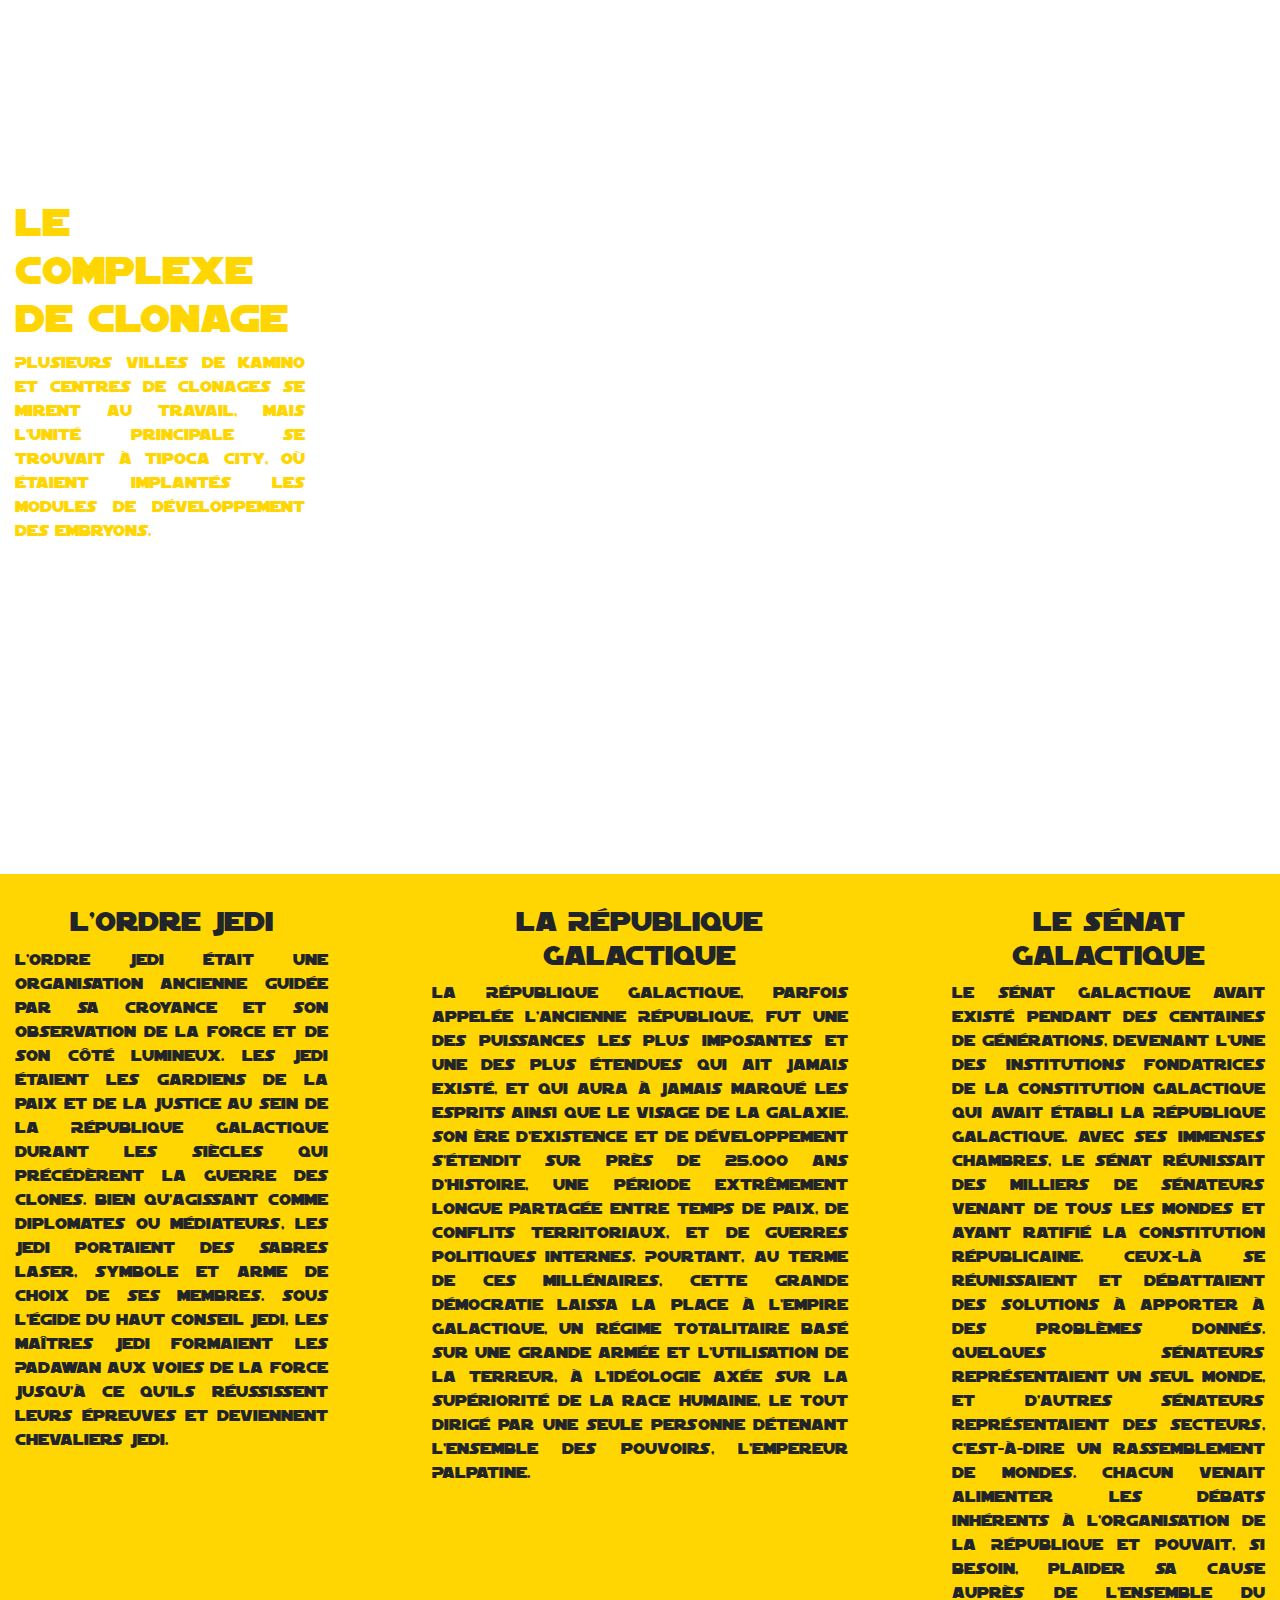
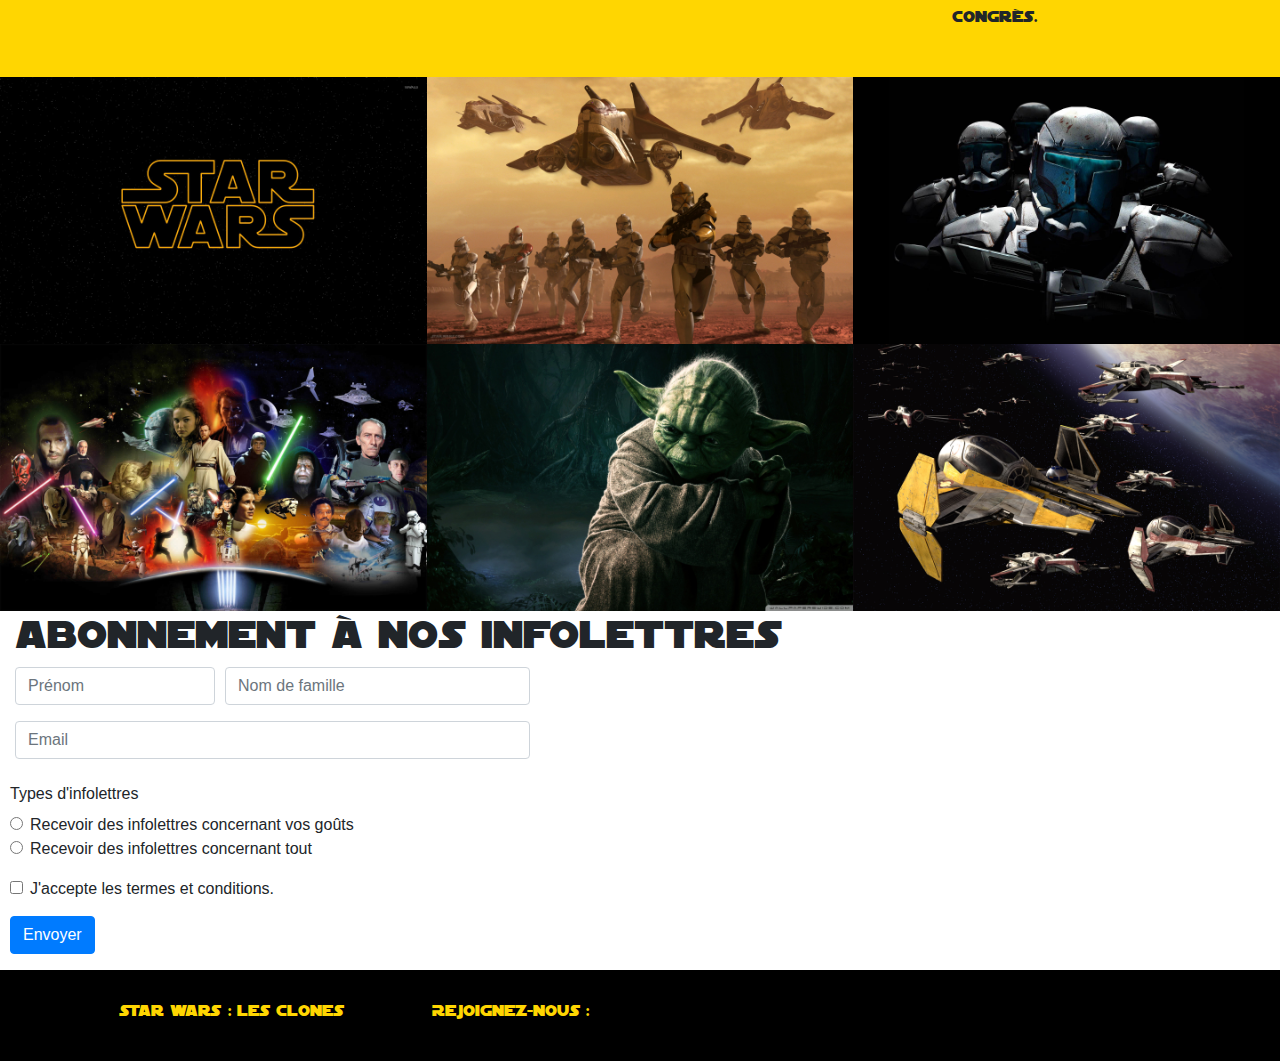
==== commit 7a24a9ce: "Petit changement dans le header" ====
--- a/index.html
+++ b/index.html
@@ -21,7 +21,7 @@
         <div class="collapse navbar-collapse policeStarWars" id="navbarNav">
             <ul class="navbar-nav">
                 <li class="nav-item-active"><a class="nav-link" href="#zone1">Accueil<span class="sr-only"></span></a></li>
-                <li><a class="nav-link" href="#zone2">Informations<span class="sr-only"></span></a></li>
+                <li><a class="nav-link" href="#zone2">Les clones<span class="sr-only"></span></a></li>
                 <li><a class="nav-link" href="#zone3">La bataille de géonosis<span class="sr-only"></span></a></li>
                 <li><a class="nav-link" href="#zone4">Les corps armés<span class="sr-only"></span></a></li>
                 <li><a class="nav-link" href="#zone5">Kamino<span class="sr-only"></span></a></li>
@@ -229,12 +229,12 @@
                 <div class="form-group">
                     <legend class="col-form-label">Types d'infolettres</legend>
                     <div class="form-check">
-                        <input type="radio" class="form-check-input" id="train">
-                        <label class="form-check-label" for="train">Recevoir des infolettres concernant vos goûts</label>
+                        <input type="radio" class="form-check-input" id="radio1">
+                        <label class="form-check-label" for="radio1">Recevoir des infolettres concernant vos goûts</label>
                     </div>
                     <div class="form-check">
-                        <input type="radio" class="form-check-input" id="avion">
-                        <label class="form-check-label" for="avion">Recevoir des infolettres concernant tout</label>
+                        <input type="radio" class="form-check-input" id="radio2">
+                        <label class="form-check-label" for="radio2">Recevoir des infolettres concernant tout</label>
                     </div>
                 </div>
             </div>
